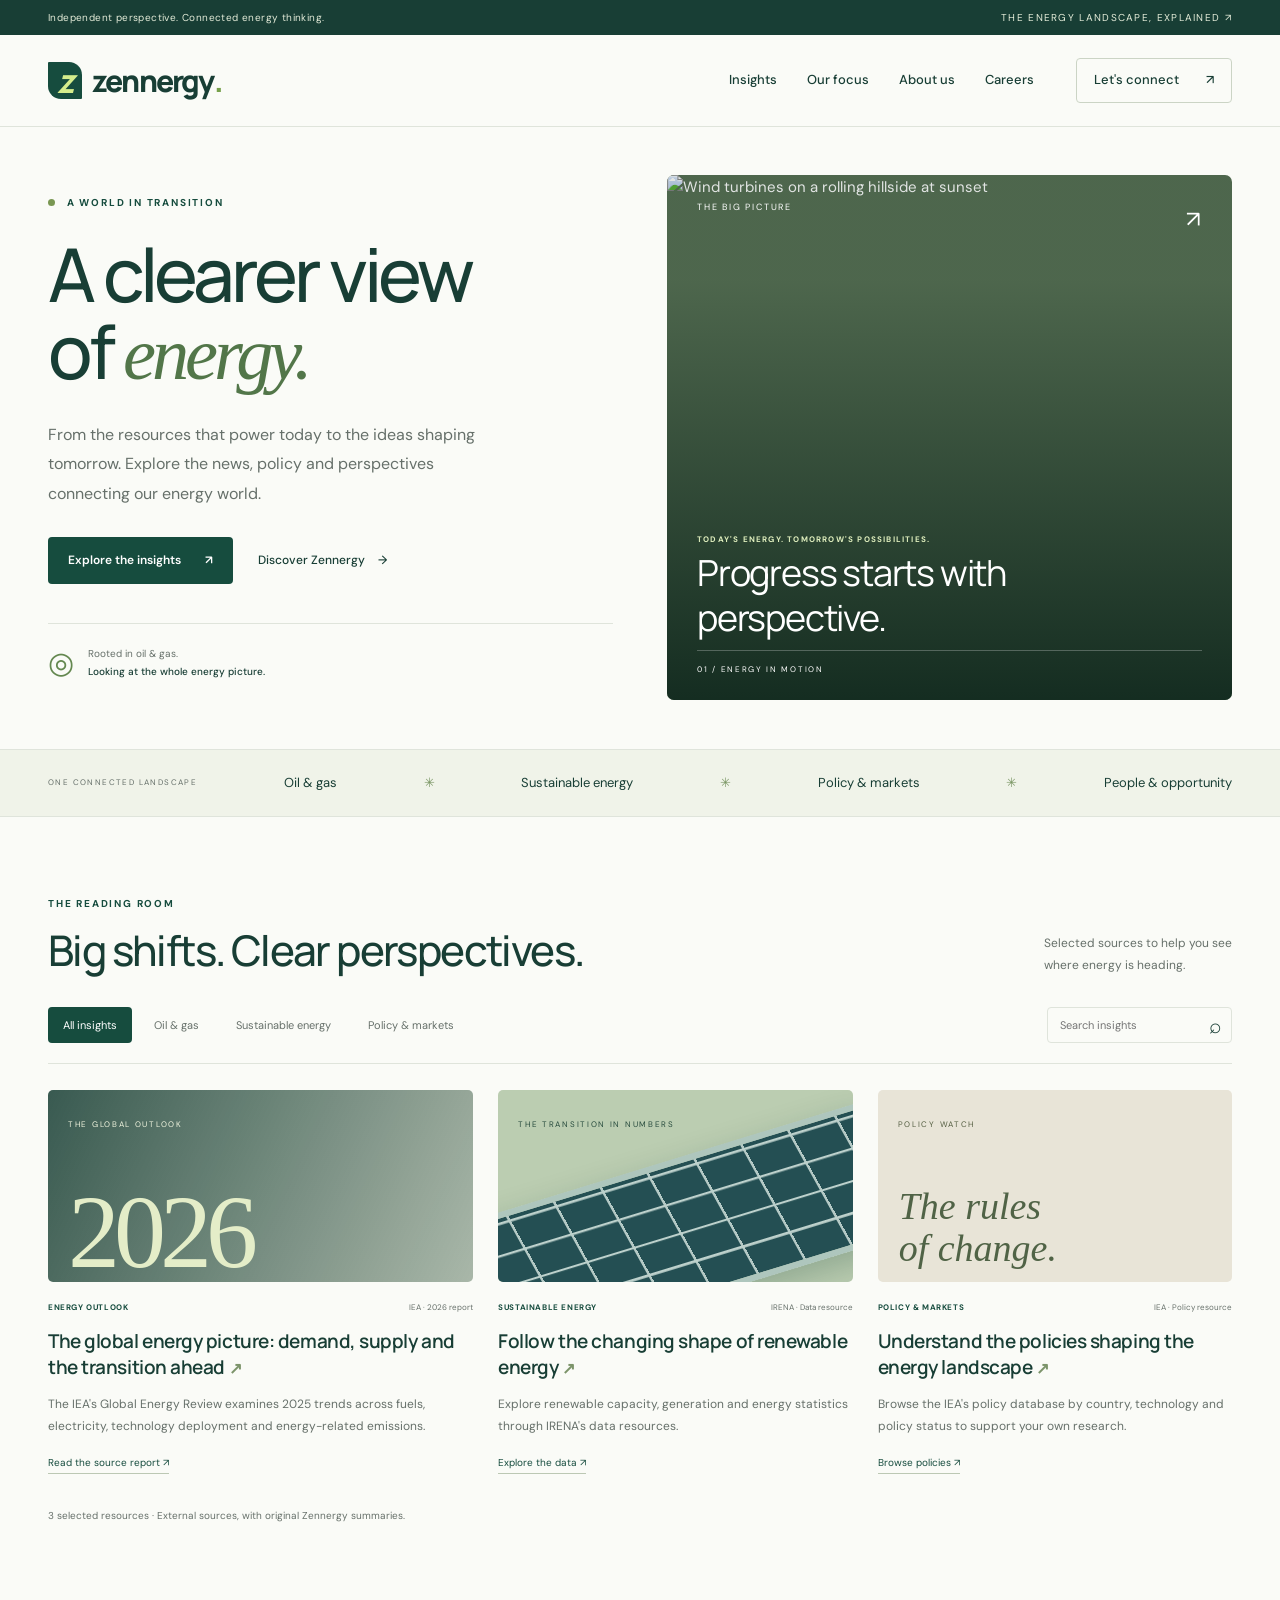
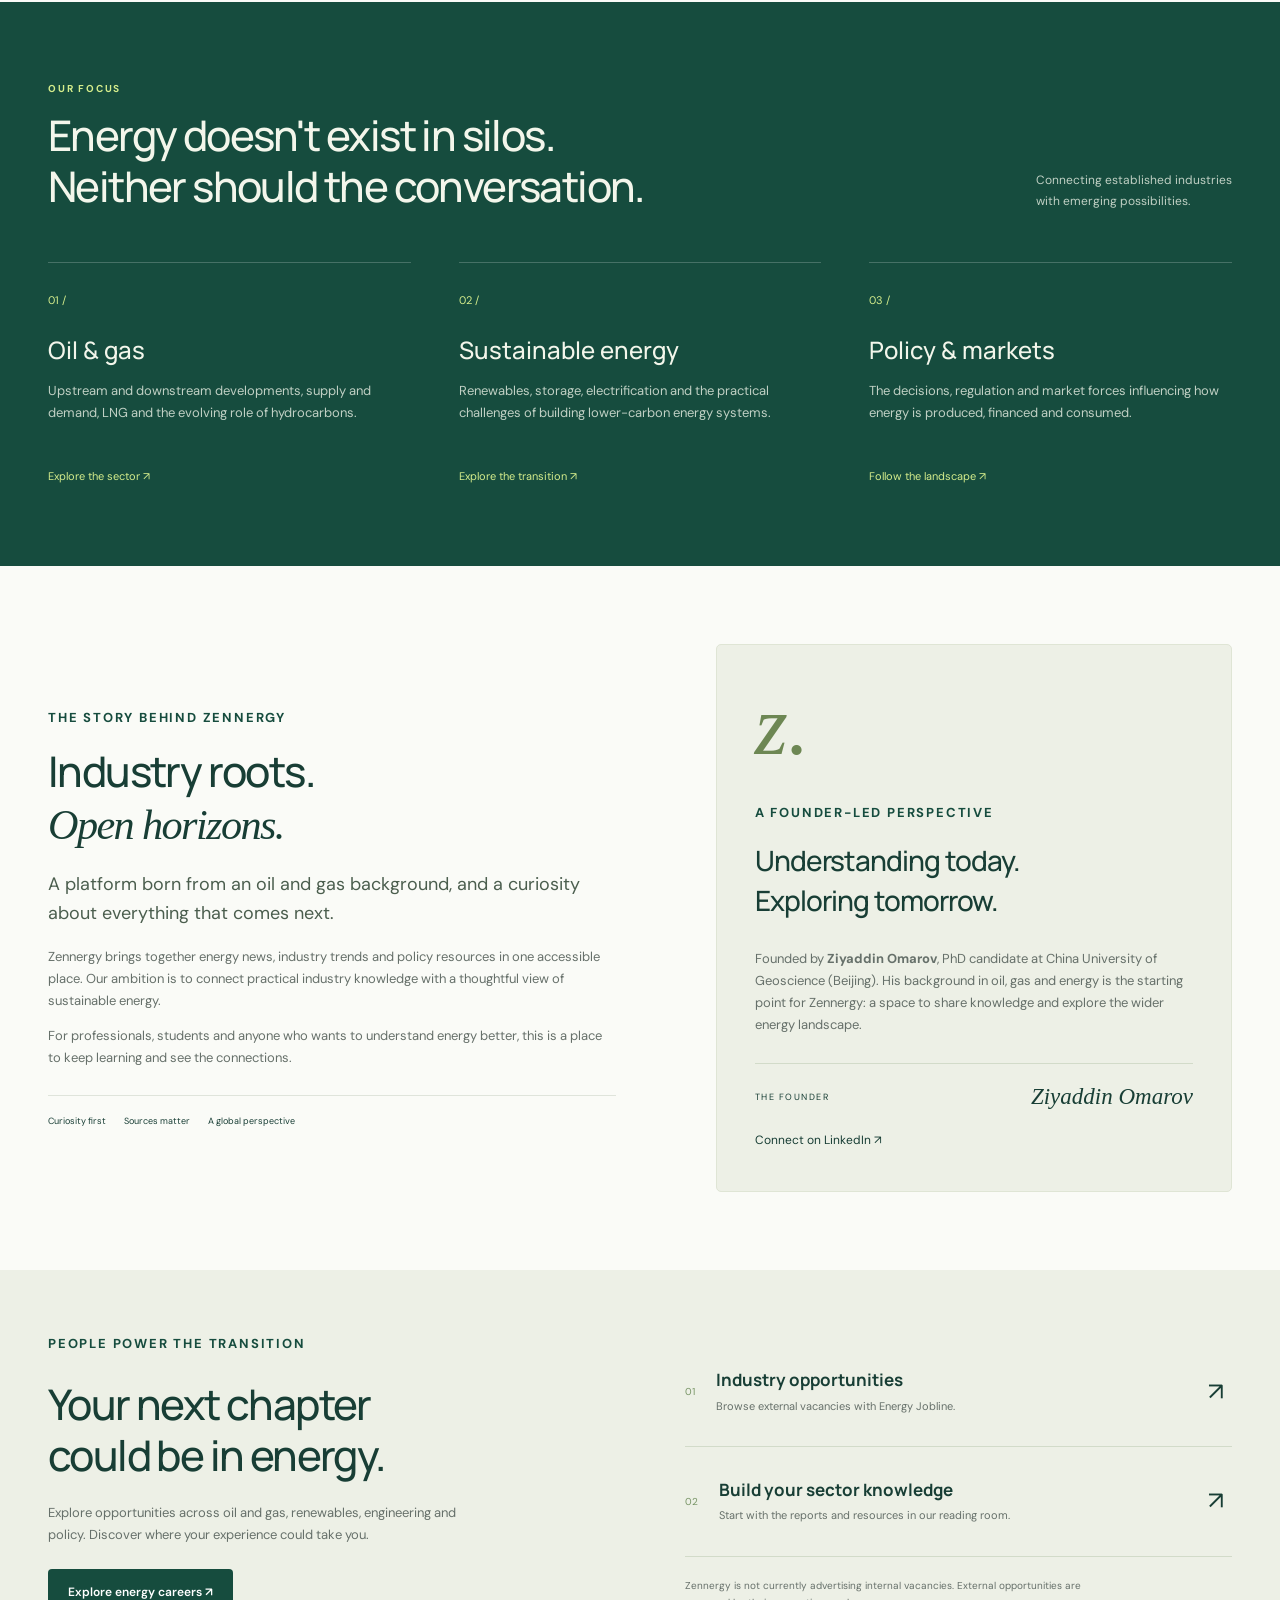
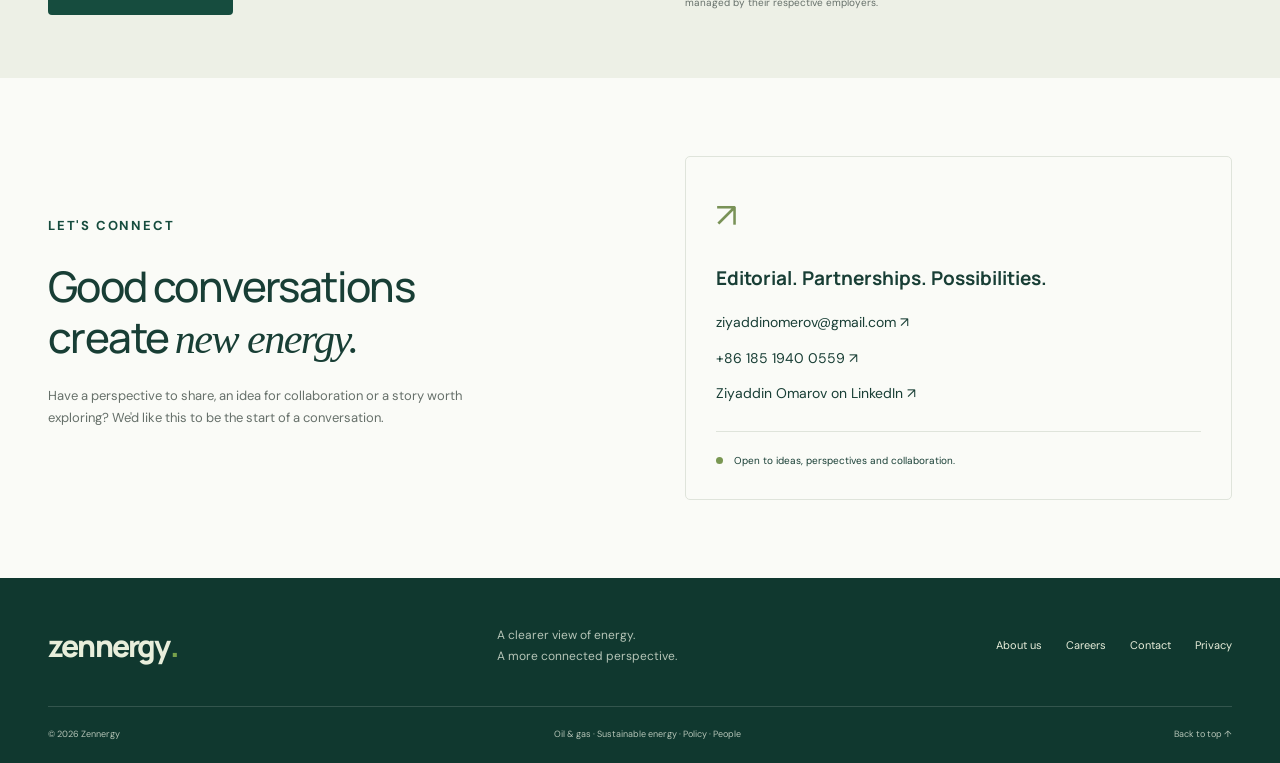
==== index.html @ 30dd85b8 "Build Zennergy energy publication and founder website" ====
﻿<!DOCTYPE html>
<html lang="en">
<head>
<meta charset="UTF-8"><meta name="viewport" content="width=device-width, initial-scale=1">
<meta name="description" content="Zennergy connects an oil and gas perspective with the future of energy. Explore industry news, policy, sustainable energy and career resources.">
<meta name="theme-color" content="#123f36"><meta property="og:title" content="Zennergy | A clearer view of energy"><meta property="og:description" content="Oil & gas. Sustainable energy. Policy. Perspectives that connect the whole energy picture."><meta property="og:type" content="website"><meta name="twitter:card" content="summary"><meta name="twitter:title" content="Zennergy | A clearer view of energy"><meta name="twitter:description" content="Perspectives that connect the whole energy picture.">
<title>Zennergy | A clearer view of energy</title>
<link rel="preconnect" href="https://fonts.googleapis.com"><link rel="preconnect" href="https://fonts.gstatic.com" crossorigin><link href="https://fonts.googleapis.com/css2?family=DM+Sans:wght@400;500;600;700&family=Manrope:wght@400;500;600;700;800&display=swap" rel="stylesheet"><link rel="stylesheet" href="styles.css">
</head>
<body>
<a class="skip-link" href="#main">Skip to content</a>
<div class="topline"><div class="container"><span>Independent perspective. Connected energy thinking.</span><span>THE ENERGY LANDSCAPE, EXPLAINED <span aria-hidden="true">↗</span></span></div></div>
<header><div class="container navigation"><a class="brand" href="#" aria-label="Zennergy home"><span class="brand-symbol" aria-hidden="true">z</span>zennergy<span class="brand-period">.</span></a><button class="menu-toggle" aria-controls="main-nav" aria-expanded="false">Menu <span aria-hidden="true">☰</span></button><nav id="main-nav" aria-label="Main navigation"><a href="#insights">Insights</a><a href="#focus">Our focus</a><a href="#about">About us</a><a href="#careers">Careers</a><a class="nav-contact" href="#contact">Let's connect <span aria-hidden="true">↗</span></a></nav></div></header>
<main id="main">
<section class="hero container"><div class="hero-copy"><p class="eyebrow"><span class="status-dot"></span> A WORLD IN TRANSITION</p><h1>A clearer view<br>of <em>energy.</em></h1><p class="hero-description">From the resources that power today to the ideas shaping tomorrow. Explore the news, policy and perspectives connecting our energy world.</p><div class="actions"><a class="button" href="#insights">Explore the insights <span aria-hidden="true">↗</span></a><a class="subtle-link" href="#about">Discover Zennergy <span aria-hidden="true">→</span></a></div><div class="hero-footnote"><span class="small-orbit" aria-hidden="true">◎</span><span>Rooted in oil &amp; gas.<br><strong>Looking at the whole energy picture.</strong></span></div></div><div class="hero-image"><img src="https://images.unsplash.com/photo-1694551073674-f8809f1685f4?auto=format&fit=crop&w=1400&q=85" alt="Wind turbines on a rolling hillside at sunset" fetchpriority="high"><div class="image-top"><span>THE BIG PICTURE</span><span aria-hidden="true">↗</span></div><div class="image-caption"><span class="eyebrow">TODAY'S ENERGY. TOMORROW'S POSSIBILITIES.</span><p>Progress starts with<br>perspective.</p></div><span class="image-count">01 / ENERGY IN MOTION</span></div></section>
<div class="coverage-strip"><div class="container"><span>ONE CONNECTED LANDSCAPE</span><a href="#focus">Oil &amp; gas</a><i aria-hidden="true">✳</i><a href="#focus">Sustainable energy</a><i aria-hidden="true">✳</i><a href="#focus">Policy &amp; markets</a><i aria-hidden="true">✳</i><a href="#careers">People &amp; opportunity</a></div></div>
<section class="section container" id="insights"><div class="section-head"><div><p class="eyebrow">THE READING ROOM</p><h2>Big shifts. Clear perspectives.</h2></div><p>Selected sources to help you see<br>where energy is heading.</p></div><div class="insight-toolbar"><div class="filters" role="group" aria-label="Filter insights by topic"><button class="active" data-filter="all" aria-pressed="true">All insights</button><button data-filter="oil" aria-pressed="false">Oil &amp; gas</button><button data-filter="clean" aria-pressed="false">Sustainable energy</button><button data-filter="policy" aria-pressed="false">Policy &amp; markets</button></div><label class="search"><span class="sr-only">Search insights</span><input id="search" type="search" placeholder="Search insights"><span aria-hidden="true">⌕</span></label></div>
<div class="articles">
<article class="article featured" data-category="oil clean"><div class="article-art art-landscape"><span class="art-label">THE GLOBAL OUTLOOK</span><span class="art-year">2026</span></div><div class="article-content"><p class="article-meta">ENERGY OUTLOOK <span>IEA · 2026 report</span></p><h3><a href="https://www.iea.org/reports/global-energy-review-2026" target="_blank" rel="noopener noreferrer">The global energy picture: demand, supply and the transition ahead <span aria-hidden="true">↗</span></a></h3><p>The IEA's Global Energy Review examines 2025 trends across fuels, electricity, technology deployment and energy-related emissions.</p><span class="source-label">Read the source report ↗</span></div></article>
<article class="article" data-category="clean"><div class="article-art art-renewables"><span class="art-label">THE TRANSITION IN NUMBERS</span><div class="solar-grid" aria-hidden="true"></div></div><div class="article-content"><p class="article-meta">SUSTAINABLE ENERGY <span>IRENA · Data resource</span></p><h3><a href="https://www.irena.org/data" target="_blank" rel="noopener noreferrer">Follow the changing shape of renewable energy <span aria-hidden="true">↗</span></a></h3><p>Explore renewable capacity, generation and energy statistics through IRENA's data resources.</p><span class="source-label">Explore the data ↗</span></div></article>
<article class="article" data-category="policy"><div class="article-art art-policy"><span class="art-label">POLICY WATCH</span><span class="policy-type" aria-hidden="true">The rules<br>of change.</span></div><div class="article-content"><p class="article-meta">POLICY &amp; MARKETS <span>IEA · Policy resource</span></p><h3><a href="https://www.iea.org/policies" target="_blank" rel="noopener noreferrer">Understand the policies shaping the energy landscape <span aria-hidden="true">↗</span></a></h3><p>Browse the IEA's policy database by country, technology and policy status to support your own research.</p><span class="source-label">Browse policies ↗</span></div></article>
</div><p id="no-results" hidden>No insights match your search. Try another term or select All insights.</p><p class="reading-note" id="results-status" role="status">3 selected resources · External sources, with original Zennergy summaries.</p></section>
<section class="focus-section" id="focus"><div class="container section"><div class="section-head"><div><p class="eyebrow">OUR FOCUS</p><h2>Energy doesn't exist in silos.<br>Neither should the conversation.</h2></div><p>Connecting established industries<br>with emerging possibilities.</p></div><div class="focus-grid"><div><span class="focus-number">01 /</span><h3>Oil &amp; gas</h3><p>Upstream and downstream developments, supply and demand, LNG and the evolving role of hydrocarbons.</p><a href="#insights" data-topic="oil">Explore the sector ↗</a></div><div><span class="focus-number">02 /</span><h3>Sustainable energy</h3><p>Renewables, storage, electrification and the practical challenges of building lower-carbon energy systems.</p><a href="#insights" data-topic="clean">Explore the transition ↗</a></div><div><span class="focus-number">03 /</span><h3>Policy &amp; markets</h3><p>The decisions, regulation and market forces influencing how energy is produced, financed and consumed.</p><a href="#insights" data-topic="policy">Follow the landscape ↗</a></div></div></div></section>
<section class="section container about-grid" id="about"><div><p class="eyebrow">THE STORY BEHIND ZENNERGY</p><h2>Industry roots.<br><em>Open horizons.</em></h2><p class="about-intro">A platform born from an oil and gas background, and a curiosity about everything that comes next.</p><p>Zennergy brings together energy news, industry trends and policy resources in one accessible place. Our ambition is to connect practical industry knowledge with a thoughtful view of sustainable energy.</p><p>For professionals, students and anyone who wants to understand energy better, this is a place to keep learning and see the connections.</p><div class="principles"><span>Curiosity first</span><span>Sources matter</span><span>A global perspective</span></div></div><aside class="founder-card"><span class="founder-mark" aria-hidden="true">z.</span><p class="eyebrow">A FOUNDER-LED PERSPECTIVE</p><h3>Understanding today.<br>Exploring tomorrow.</h3><p>Founded by <strong>Ziyaddin Omarov</strong>, PhD candidate at China University of Geoscience (Beijing). His background in oil, gas and energy is the starting point for Zennergy: a space to share knowledge and explore the wider energy landscape.</p><div class="founder-signature"><span>THE FOUNDER</span><strong>Ziyaddin Omarov</strong></div><a class="founder-link" href="https://www.linkedin.com/in/ziyaddin-omarov/?locale=en" target="_blank" rel="noopener noreferrer">Connect on LinkedIn ↗</a></aside></section>
<section class="career-section" id="careers"><div class="container career-grid"><div><p class="eyebrow">PEOPLE POWER THE TRANSITION</p><h2>Your next chapter<br>could be in energy.</h2><p>Explore opportunities across oil and gas, renewables, engineering and policy. Discover where your experience could take you.</p><a class="button" href="https://www.energyjobline.com/" target="_blank" rel="noopener noreferrer">Explore energy careers ↗</a></div><div class="career-resources"><div><span>01</span><div><h3>Industry opportunities</h3><p>Browse external vacancies with Energy Jobline.</p></div><a href="https://www.energyjobline.com/" target="_blank" rel="noopener noreferrer" aria-label="Browse careers on Energy Jobline">↗</a></div><div><span>02</span><div><h3>Build your sector knowledge</h3><p>Start with the reports and resources in our reading room.</p></div><a href="#insights" aria-label="Explore energy learning resources">↗</a></div><p class="career-note">Zennergy is not currently advertising internal vacancies. External opportunities are managed by their respective employers.</p></div></div></section>
<section class="section container contact-grid" id="contact"><div><p class="eyebrow">LET'S CONNECT</p><h2>Good conversations<br>create <em>new energy.</em></h2><p>Have a perspective to share, an idea for collaboration or a story worth exploring? We'd like this to be the start of a conversation.</p></div><div class="contact-panel"><span class="contact-arrow" aria-hidden="true">↗</span><h3>Editorial. Partnerships. Possibilities.</h3><address class="contact-details"><a href="mailto:ziyaddinomerov@gmail.com">ziyaddinomerov@gmail.com ↗</a><a href="tel:+8618519400559">+86 185 1940 0559 ↗</a><a href="https://www.linkedin.com/in/ziyaddin-omarov/?locale=en" target="_blank" rel="noopener noreferrer">Ziyaddin Omarov on LinkedIn ↗</a></address><div class="launch-note"><span class="status-dot"></span> Open to ideas, perspectives and collaboration.</div></div></section>
</main><footer><div class="container"><div class="footer-top"><a class="brand" href="#">zennergy<span class="brand-period">.</span></a><p>A clearer view of energy.<br>A more connected perspective.</p><div><a href="#about">About us</a><a href="#careers">Careers</a><a href="#contact">Contact</a><button class="privacy-button" id="privacy-open">Privacy</button></div></div><div class="footer-bottom"><span>© <span id="year">2026</span> Zennergy</span><span>Oil &amp; gas · Sustainable energy · Policy · People</span><a href="#">Back to top ↑</a></div></div></footer>
<dialog id="privacy-dialog"><button id="privacy-close" aria-label="Close privacy information">×</button><p class="eyebrow">YOUR PRIVACY</p><h2>A simple, open website.</h2><p>This version of Zennergy has no accounts, advertising trackers or contact-data collection. Search and topic filtering run in your browser.</p><p>Fonts and photography load from Google Fonts and Unsplash, which receive standard connection information. Hosting services may process request logs. External reading and career links follow their providers' privacy policies.</p></dialog>
<script src="script.js"></script>
</body></html>
---- styles.css ----
﻿:root{--ink:#183e35;--muted:#66706a;--green:#164c3e;--lime:#d5ed8c;--paper:#fafbf7;--line:#dfe4db}*{box-sizing:border-box}html{scroll-behavior:smooth;scroll-padding-top:105px}body{margin:0;background:var(--paper);color:var(--ink);font-family:'DM Sans',sans-serif;font-size:15px;line-height:1.7}a{color:inherit;text-decoration:none}button,input{font:inherit}button,a,input{ -webkit-tap-highlight-color:transparent}button{cursor:pointer}a:focus-visible,button:focus-visible,input:focus-visible{outline:3px solid #8aac3c;outline-offset:5px}a:hover{text-decoration:underline;text-underline-offset:5px}button{color:inherit}h1,h2,h3,p{margin-top:0}h1,h2,h3,.brand{font-family:Manrope,sans-serif}h2{font-size:clamp(28px,3.3vw,44px);line-height:1.22;font-weight:500;letter-spacing:-1.6px;margin-bottom:20px}h3{line-height:1.4}em{font-family:Georgia,serif;font-weight:400}p{color:var(--muted)}.container{width:min(1240px,calc(100% - 96px));margin:auto}.topline{background:var(--ink);color:#e4ecd9;font-size:10px;letter-spacing:.4px;padding:9px 0}.topline .container{display:flex;justify-content:space-between}.topline span:last-child{letter-spacing:1.3px}header{position:sticky;top:0;z-index:10;background:rgba(250,251,247,.96);border-bottom:1px solid var(--line)}.navigation{height:91px;display:flex;align-items:center;justify-content:space-between}.brand{font-size:30px;font-weight:800;letter-spacing:-1.8px;display:inline-flex;align-items:center}.brand:hover{text-decoration:none}.brand-period{color:#77a14b}.brand-symbol{background:var(--green);color:var(--lime);font-style:italic;display:grid;place-items:center;width:34px;height:37px;font-size:33px;line-height:1;margin-right:10px;border-radius:1px 13px 1px 13px}nav{display:flex;align-items:center;gap:30px;font-size:13px;font-weight:500}.nav-contact{padding:10px 17px;border:1px solid #cbd4c5;border-radius:4px;margin-left:12px}.nav-contact span{margin-left:24px}.menu-toggle{display:none}.hero{display:grid;grid-template-columns:1fr 1fr;gap:54px;padding-top:48px;padding-bottom:49px;align-items:center}.eyebrow{font-size:10px;letter-spacing:1.8px;font-weight:700;color:var(--green);margin-bottom:24px}.status-dot{display:inline-block;width:7px;height:7px;border-radius:50%;background:#799752;margin-right:8px}.hero h1{font-size:clamp(50px,5.8vw,82px);line-height:1.04;letter-spacing:-4px;font-weight:500;margin-bottom:26px}.hero h1 em{color:#527649}.hero-description{max-width:460px;font-size:16px;line-height:1.85}.actions{display:flex;align-items:center;gap:25px;margin:29px 0 39px}.button{display:inline-flex;align-items:center;justify-content:center;gap:24px;padding:13px 20px;background:var(--green);color:#fff;border-radius:4px;font-size:12px;font-weight:600}.button:hover{background:#28604e;text-decoration:none}.subtle-link{font-size:12px;font-weight:500}.subtle-link span{margin-left:10px}.hero-footnote{border-top:1px solid var(--line);padding-top:21px;display:flex;gap:14px;font-size:10px;color:var(--muted);line-height:1.8}.hero-footnote strong{font-weight:500;color:var(--ink)}.small-orbit{font-size:30px;line-height:1.2;color:#648850}.hero-image{position:relative;height:525px;border-radius:7px;overflow:hidden;background:#577054;color:white}.hero-image:after{content:'';position:absolute;inset:0;background:linear-gradient(180deg,rgba(9,33,24,.12) 20%,rgba(9,33,24,.85))}.hero-image img{width:100%;height:100%;object-fit:cover;object-position:48%;display:block}.image-top,.image-caption,.image-count{position:absolute;z-index:1;left:30px;right:30px}.image-top{top:25px;display:flex;justify-content:space-between;font-size:9px;letter-spacing:1.8px}.image-top span:last-child{font-size:23px}.image-caption{bottom:60px}.image-caption .eyebrow{color:#e0efbe;font-size:8px;letter-spacing:1.2px;margin-bottom:15px}.image-caption p{font-family:Manrope,sans-serif;font-size:36px;letter-spacing:-1.2px;line-height:1.25;color:white;margin:0}.image-count{bottom:23px;font-size:8px;letter-spacing:1.7px;border-top:1px solid #ffffff40;padding-top:12px}.coverage-strip{border-block:1px solid var(--line);background:#f0f3e9}.coverage-strip .container{display:flex;align-items:center;justify-content:space-between;gap:18px;padding-block:22px;font-size:13px}.coverage-strip span{font-size:8px;letter-spacing:1.4px;color:var(--muted)}.coverage-strip i{color:#7a9664;font-style:normal}.section{padding-top:78px;padding-bottom:78px}.section-head{display:flex;justify-content:space-between;gap:32px;align-items:end;margin-bottom:30px}.section-head .eyebrow{margin-bottom:13px}.section-head h2{margin:0}.section-head>p{font-size:12px;line-height:1.8;margin:0}.insight-toolbar{display:flex;justify-content:space-between;align-items:center;gap:15px;margin-bottom:26px;padding-bottom:20px;border-bottom:1px solid var(--line)}.filters{display:flex;flex-wrap:wrap;gap:7px}.filters button{border:1px solid transparent;background:transparent;padding:8px 14px;border-radius:4px;font-size:11px;color:var(--muted)}.filters button.active{background:var(--green);color:white}.filters button:hover:not(.active){background:#e8eeda}.search{position:relative}.search input{width:185px;padding:8px 28px 8px 12px;border:1px solid var(--line);border-radius:4px;background:transparent;font-size:11px;color:var(--ink)}.search>span:last-child{position:absolute;right:10px;top:2px;font-size:21px}.articles{display:grid;grid-template-columns:1.2fr 1fr 1fr;gap:25px}.article{min-width:0}.article-art{height:192px;border-radius:5px;position:relative;overflow:hidden;padding:20px}.art-landscape{background:linear-gradient(115deg,#173e33d9,#42604470),url('https://images.unsplash.com/photo-1694551073674-f8809f1685f4?auto=format&fit=crop&w=700&q=75') center/cover}.art-label{position:relative;z-index:1;font-size:8px;letter-spacing:1.7px;color:#f1f5df}.art-year{position:absolute;bottom:-12px;left:20px;font-size:104px;line-height:1.2;font-family:Georgia,serif;color:#e4edc8;letter-spacing:-6px}.art-renewables{background:#bbcdb1}.art-renewables .art-label{color:#274b3d}.solar-grid{position:absolute;width:120%;height:140px;bottom:-15px;left:-20px;transform:rotate(-17deg) skewX(12deg);background:repeating-linear-gradient(0deg,transparent 0 28px,#bdd1cc 29px 31px),repeating-linear-gradient(90deg,#244f53 0 46px,#b4c9c5 47px 49px);border:6px solid #aec6bd;box-shadow:0 12px 30px #19453940}.art-policy{background:#e8e4d7}.art-policy .art-label{color:#555f42}.policy-type{position:absolute;bottom:13px;left:21px;font:italic 38px/1.1 Georgia,serif;color:#506346}.article-content{padding:19px 0}.article-meta{display:flex;justify-content:space-between;gap:10px;font-size:8px;color:var(--green);font-weight:700;letter-spacing:.6px}.article-meta span{color:var(--muted);font-weight:400;letter-spacing:0}.article h3{font-size:19px;letter-spacing:-.45px;font-weight:600;margin:13px 0}.article h3 span{font-size:16px;color:#7c946a}.article-content>p:not(.article-meta){font-size:12px;line-height:1.8}.source-label{font-size:10px;color:var(--green);border-bottom:1px solid #bcc8b4;padding-bottom:4px}.reading-note{font-size:10px;margin:13px 0 0}.focus-section{background:var(--green);color:#f3f6eb}.focus-section .eyebrow{color:var(--lime)}.focus-section p{color:#c0d0c4}.focus-grid{display:grid;grid-template-columns:repeat(3,1fr);gap:48px;margin-top:49px}.focus-grid>div{border-top:1px solid #ffffff35;padding-top:24px}.focus-number{color:var(--lime);font-size:11px}.focus-grid h3{font-size:24px;font-weight:500;margin:21px 0 13px}.focus-grid p{font-size:13px;min-height:70px}.focus-grid a{font-size:11px;color:var(--lime)}.about-grid{display:grid;grid-template-columns:1.1fr 1fr;gap:100px;align-items:center}.about-grid .eyebrow{margin-bottom:17px}.about-grid p{font-size:13px}.about-grid .about-intro{font-size:18px;line-height:1.6;color:#4b5e4e}.principles{display:flex;gap:18px;border-top:1px solid var(--line);padding-top:18px;margin-top:25px;font-size:9px}.founder-card{background:#edf0e6;padding:38px;border:1px solid #dfe5d5;border-radius:5px}.founder-mark{font:italic 85px/1 Georgia,serif;color:#6d8753;display:block;margin-bottom:34px}.founder-card h3{font-size:28px;letter-spacing:-1px;font-weight:500}.founder-signature{border-top:1px solid #d2dbc9;padding-top:20px;margin-top:27px;display:flex;justify-content:space-between;align-items:center}.founder-signature span{font-size:9px;letter-spacing:1.5px}.founder-signature strong{font:italic 23px Georgia,serif}.career-section{background:#edf0e6;padding:63px 0}.career-grid{display:grid;grid-template-columns:1fr 1fr;gap:90px;align-items:center}.career-grid p{font-size:13px;max-width:420px}.career-grid .button{margin-top:10px}.career-resources>div{display:flex;align-items:center;gap:21px;padding:25px 0;border-bottom:1px solid #d2dbc9}.career-resources>div>span{font-size:10px;color:#779465}.career-resources h3{font-size:17px;margin:0 0 5px}.career-resources p{font-size:11px;margin:0}.career-resources>div>a{font-size:25px;margin-left:auto;padding:8px}.career-resources .career-note{font-size:10px;margin-top:20px}.contact-grid{display:grid;grid-template-columns:1fr 1fr;gap:90px;align-items:center}.contact-grid>div>p{font-size:13px;max-width:425px}.contact-panel{border:1px solid var(--line);border-radius:5px;padding:30px}.contact-arrow{font-size:34px;display:block;color:#799257;margin-bottom:20px}.contact-panel h3{font-size:19px}.launch-note{border-top:1px solid var(--line);margin-top:25px;padding-top:20px;font-size:10px}footer{background:#10382f;color:#e8eedb;padding:42px 0 20px}.footer-top{display:flex;justify-content:space-between;gap:30px;align-items:center;padding-bottom:35px}.footer-top p{font-size:12px;color:#b5c4b7;margin:0}.footer-top>div{display:flex;gap:24px;font-size:11px}.footer-bottom{border-top:1px solid #ffffff25;padding-top:20px;display:flex;justify-content:space-between;gap:15px;color:#b5c4b7;font-size:9px}.privacy-button{border:0;background:none;color:inherit;padding:0;font-size:11px}.privacy-button:hover{text-decoration:underline}.sr-only,.skip-link:not(:focus){position:absolute;width:1px;height:1px;overflow:hidden;clip-path:inset(50%)}.skip-link:focus{position:fixed;z-index:100;background:white;padding:12px}dialog{border:1px solid var(--line);border-radius:8px;padding:38px;max-width:550px;width:calc(100% - 40px);color:var(--ink);background:var(--paper)}dialog::backdrop{background:#102c26aa}dialog h2{font-size:29px}dialog p{font-size:13px}#privacy-close{float:right;border:0;background:none;font-size:26px}[hidden]{display:none!important}#no-results{padding:35px;background:#edf0e6;text-align:center;border-radius:5px}
@media(min-width:1500px){.hero{padding-top:65px;padding-bottom:65px}.hero-image{height:555px}}@media(max-width:1050px){.container{width:calc(100% - 48px)}nav{gap:18px}.hero{gap:30px}.hero h1{font-size:64px}.hero-image{height:485px}.actions{gap:15px;flex-wrap:wrap}.coverage-strip .container{gap:10px;font-size:11px}.coverage-strip span{max-width:110px}.articles{gap:18px}.article-meta{flex-direction:column;gap:3px}.about-grid,.career-grid,.contact-grid{gap:45px}.focus-grid{gap:30px}.footer-top>div{gap:15px}}@media(max-width:760px){html{scroll-padding-top:85px}.container{width:calc(100% - 36px)}.topline .container>span:last-child{display:none}.navigation{height:74px}.brand{font-size:27px}.menu-toggle{display:block;border:1px solid var(--line);background:transparent;border-radius:3px;padding:6px 12px;font-size:12px}.menu-toggle span{margin-left:10px}nav{display:none;position:absolute;top:74px;left:0;right:0;background:var(--paper);padding:20px;border-bottom:1px solid var(--line);flex-direction:column;align-items:stretch;gap:0}nav.open{display:flex}nav a{padding:12px}.nav-contact{margin:10px 0 0}.hero{grid-template-columns:1fr;padding-top:35px;gap:30px}.hero h1{font-size:64px}.hero-description{font-size:15px}.hero-footnote{display:none}.actions{margin-bottom:0}.hero-image{height:390px}.hero-copy .eyebrow{margin-bottom:20px}.coverage-strip .container{flex-wrap:wrap;justify-content:center;gap:12px 18px}.coverage-strip span{display:none}.coverage-strip i:last-of-type{display:none}.section{padding-block:52px}.section-head{display:block}.section-head>p{margin-top:16px}.section-head>p br{display:none}.insight-toolbar{align-items:stretch;flex-direction:column}.filters{gap:3px}.filters button{padding:8px 10px;font-size:10px}.search input{width:100%}.articles{grid-template-columns:1fr;gap:20px}.article-art{height:225px}.article-meta{flex-direction:row}.article h3{font-size:22px}.article-content>p:not(.article-meta){font-size:14px}.focus-grid{grid-template-columns:1fr;gap:30px}.focus-grid p{min-height:0}.focus-grid h3{margin-top:13px}.about-grid,.career-grid,.contact-grid{grid-template-columns:1fr;gap:30px}.founder-card{padding:30px}.founder-mark{margin-bottom:22px}.principles{flex-wrap:wrap}.career-section{padding-block:50px}.footer-top{flex-wrap:wrap;align-items:start}.footer-top>div{width:100%;justify-content:space-between}.footer-bottom{flex-wrap:wrap}.footer-bottom>span:nth-child(2){display:none}}@media(prefers-reduced-motion:reduce){html{scroll-behavior:auto}}
.contact-details{font-style:normal;display:grid;gap:12px;font-size:14px;overflow-wrap:anywhere}.founder-link{display:inline-block;font-size:12px;margin-top:20px}.founder-signature{gap:15px;flex-wrap:wrap}
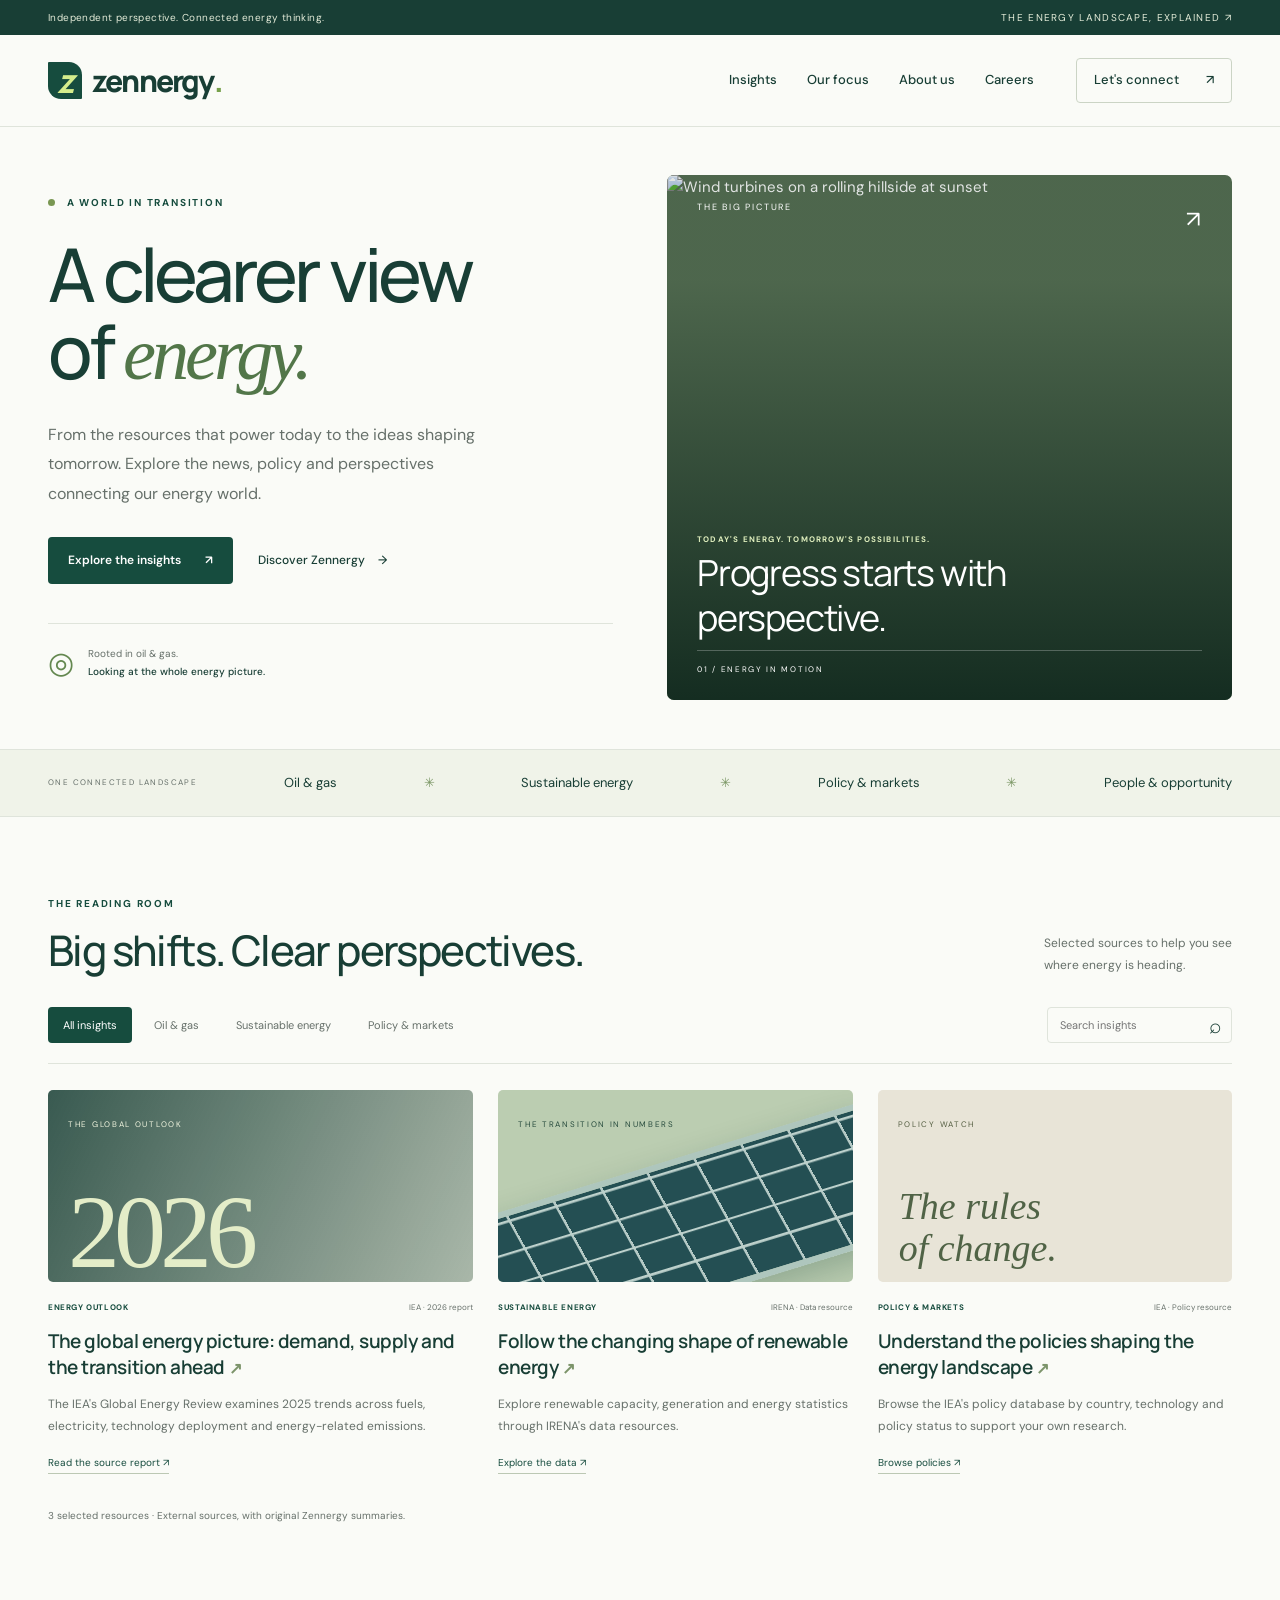
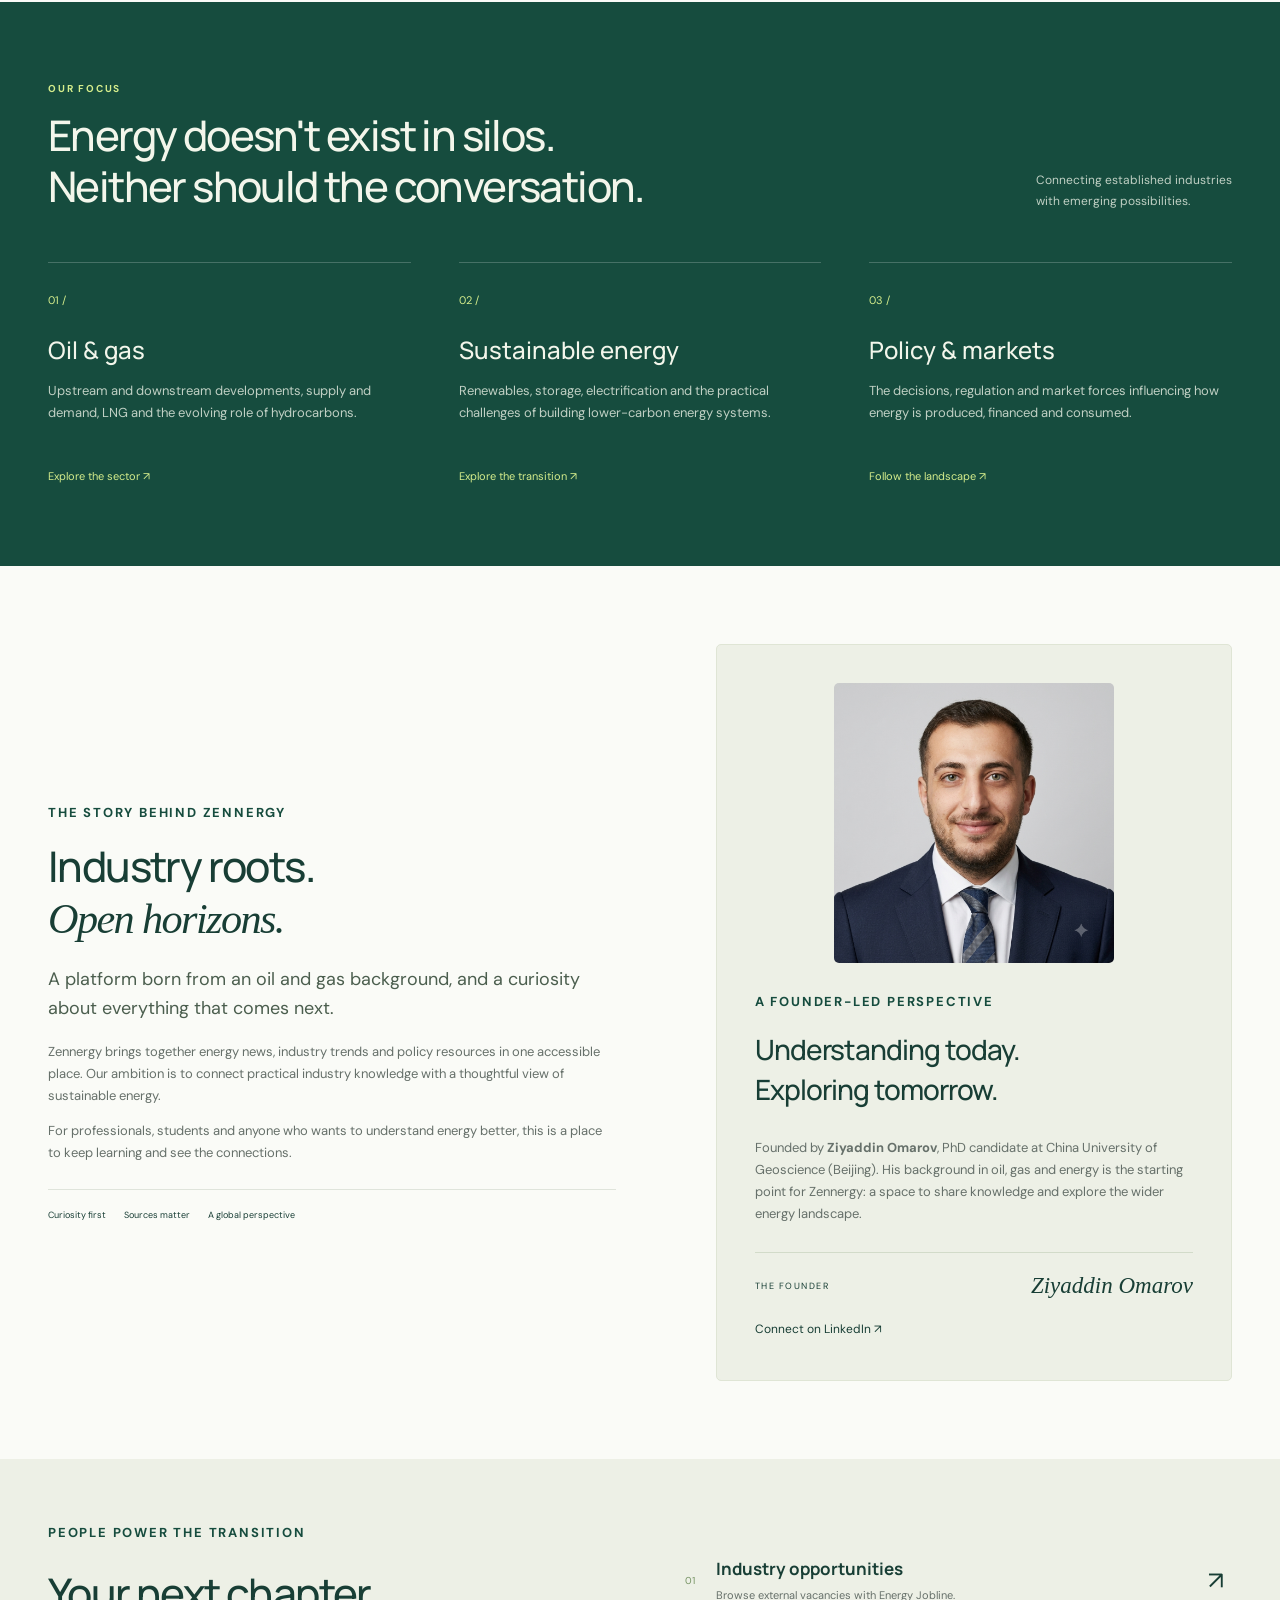
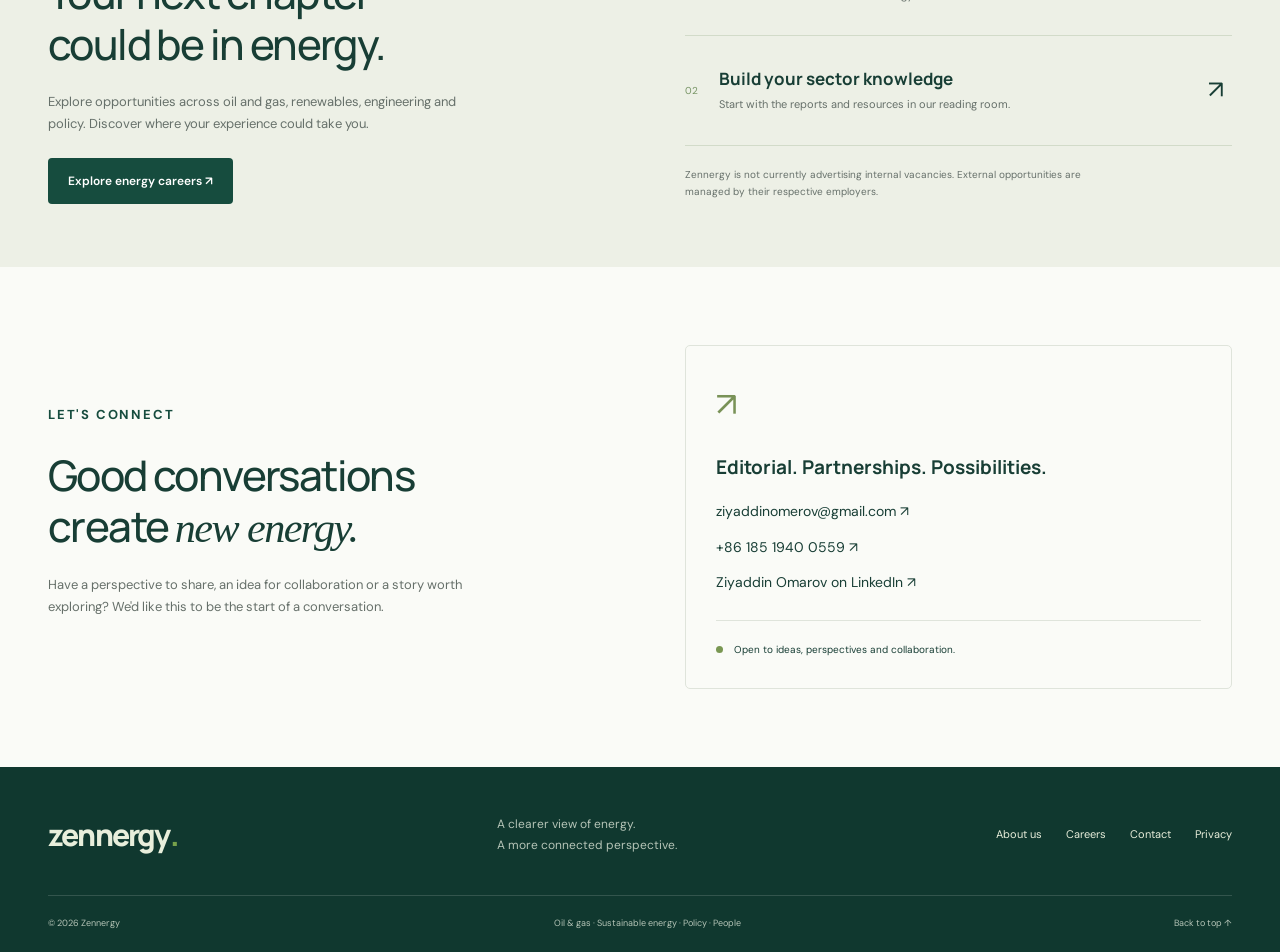
==== commit 77b0e6ef: "Add Ziyaddin Omarov portrait to founder section" ====
--- a/index.html
+++ b/index.html
@@ -21,7 +21,7 @@
 <article class="article" data-category="policy"><div class="article-art art-policy"><span class="art-label">POLICY WATCH</span><span class="policy-type" aria-hidden="true">The rules<br>of change.</span></div><div class="article-content"><p class="article-meta">POLICY &amp; MARKETS <span>IEA · Policy resource</span></p><h3><a href="https://www.iea.org/policies" target="_blank" rel="noopener noreferrer">Understand the policies shaping the energy landscape <span aria-hidden="true">↗</span></a></h3><p>Browse the IEA's policy database by country, technology and policy status to support your own research.</p><span class="source-label">Browse policies ↗</span></div></article>
 </div><p id="no-results" hidden>No insights match your search. Try another term or select All insights.</p><p class="reading-note" id="results-status" role="status">3 selected resources · External sources, with original Zennergy summaries.</p></section>
 <section class="focus-section" id="focus"><div class="container section"><div class="section-head"><div><p class="eyebrow">OUR FOCUS</p><h2>Energy doesn't exist in silos.<br>Neither should the conversation.</h2></div><p>Connecting established industries<br>with emerging possibilities.</p></div><div class="focus-grid"><div><span class="focus-number">01 /</span><h3>Oil &amp; gas</h3><p>Upstream and downstream developments, supply and demand, LNG and the evolving role of hydrocarbons.</p><a href="#insights" data-topic="oil">Explore the sector ↗</a></div><div><span class="focus-number">02 /</span><h3>Sustainable energy</h3><p>Renewables, storage, electrification and the practical challenges of building lower-carbon energy systems.</p><a href="#insights" data-topic="clean">Explore the transition ↗</a></div><div><span class="focus-number">03 /</span><h3>Policy &amp; markets</h3><p>The decisions, regulation and market forces influencing how energy is produced, financed and consumed.</p><a href="#insights" data-topic="policy">Follow the landscape ↗</a></div></div></div></section>
-<section class="section container about-grid" id="about"><div><p class="eyebrow">THE STORY BEHIND ZENNERGY</p><h2>Industry roots.<br><em>Open horizons.</em></h2><p class="about-intro">A platform born from an oil and gas background, and a curiosity about everything that comes next.</p><p>Zennergy brings together energy news, industry trends and policy resources in one accessible place. Our ambition is to connect practical industry knowledge with a thoughtful view of sustainable energy.</p><p>For professionals, students and anyone who wants to understand energy better, this is a place to keep learning and see the connections.</p><div class="principles"><span>Curiosity first</span><span>Sources matter</span><span>A global perspective</span></div></div><aside class="founder-card"><span class="founder-mark" aria-hidden="true">z.</span><p class="eyebrow">A FOUNDER-LED PERSPECTIVE</p><h3>Understanding today.<br>Exploring tomorrow.</h3><p>Founded by <strong>Ziyaddin Omarov</strong>, PhD candidate at China University of Geoscience (Beijing). His background in oil, gas and energy is the starting point for Zennergy: a space to share knowledge and explore the wider energy landscape.</p><div class="founder-signature"><span>THE FOUNDER</span><strong>Ziyaddin Omarov</strong></div><a class="founder-link" href="https://www.linkedin.com/in/ziyaddin-omarov/?locale=en" target="_blank" rel="noopener noreferrer">Connect on LinkedIn ↗</a></aside></section>
+<section class="section container about-grid" id="about"><div><p class="eyebrow">THE STORY BEHIND ZENNERGY</p><h2>Industry roots.<br><em>Open horizons.</em></h2><p class="about-intro">A platform born from an oil and gas background, and a curiosity about everything that comes next.</p><p>Zennergy brings together energy news, industry trends and policy resources in one accessible place. Our ambition is to connect practical industry knowledge with a thoughtful view of sustainable energy.</p><p>For professionals, students and anyone who wants to understand energy better, this is a place to keep learning and see the connections.</p><div class="principles"><span>Curiosity first</span><span>Sources matter</span><span>A global perspective</span></div></div><aside class="founder-card"><img class="founder-portrait" src="assets/ziyaddin-omarov.png" alt="Portrait of Ziyaddin Omarov, founder of Zennergy" width="1024" height="1024" loading="lazy" decoding="async"><p class="eyebrow">A FOUNDER-LED PERSPECTIVE</p><h3>Understanding today.<br>Exploring tomorrow.</h3><p>Founded by <strong>Ziyaddin Omarov</strong>, PhD candidate at China University of Geoscience (Beijing). His background in oil, gas and energy is the starting point for Zennergy: a space to share knowledge and explore the wider energy landscape.</p><div class="founder-signature"><span>THE FOUNDER</span><strong>Ziyaddin Omarov</strong></div><a class="founder-link" href="https://www.linkedin.com/in/ziyaddin-omarov/?locale=en" target="_blank" rel="noopener noreferrer">Connect on LinkedIn ↗</a></aside></section>
 <section class="career-section" id="careers"><div class="container career-grid"><div><p class="eyebrow">PEOPLE POWER THE TRANSITION</p><h2>Your next chapter<br>could be in energy.</h2><p>Explore opportunities across oil and gas, renewables, engineering and policy. Discover where your experience could take you.</p><a class="button" href="https://www.energyjobline.com/" target="_blank" rel="noopener noreferrer">Explore energy careers ↗</a></div><div class="career-resources"><div><span>01</span><div><h3>Industry opportunities</h3><p>Browse external vacancies with Energy Jobline.</p></div><a href="https://www.energyjobline.com/" target="_blank" rel="noopener noreferrer" aria-label="Browse careers on Energy Jobline">↗</a></div><div><span>02</span><div><h3>Build your sector knowledge</h3><p>Start with the reports and resources in our reading room.</p></div><a href="#insights" aria-label="Explore energy learning resources">↗</a></div><p class="career-note">Zennergy is not currently advertising internal vacancies. External opportunities are managed by their respective employers.</p></div></div></section>
 <section class="section container contact-grid" id="contact"><div><p class="eyebrow">LET'S CONNECT</p><h2>Good conversations<br>create <em>new energy.</em></h2><p>Have a perspective to share, an idea for collaboration or a story worth exploring? We'd like this to be the start of a conversation.</p></div><div class="contact-panel"><span class="contact-arrow" aria-hidden="true">↗</span><h3>Editorial. Partnerships. Possibilities.</h3><address class="contact-details"><a href="mailto:ziyaddinomerov@gmail.com">ziyaddinomerov@gmail.com ↗</a><a href="tel:+8618519400559">+86 185 1940 0559 ↗</a><a href="https://www.linkedin.com/in/ziyaddin-omarov/?locale=en" target="_blank" rel="noopener noreferrer">Ziyaddin Omarov on LinkedIn ↗</a></address><div class="launch-note"><span class="status-dot"></span> Open to ideas, perspectives and collaboration.</div></div></section>
 </main><footer><div class="container"><div class="footer-top"><a class="brand" href="#">zennergy<span class="brand-period">.</span></a><p>A clearer view of energy.<br>A more connected perspective.</p><div><a href="#about">About us</a><a href="#careers">Careers</a><a href="#contact">Contact</a><button class="privacy-button" id="privacy-open">Privacy</button></div></div><div class="footer-bottom"><span>© <span id="year">2026</span> Zennergy</span><span>Oil &amp; gas · Sustainable energy · Policy · People</span><a href="#">Back to top ↑</a></div></div></footer>
@@ -29,3 +29,4 @@
 <script src="script.js"></script>
 </body></html>
 
+
--- a/styles.css
+++ b/styles.css
@@ -1,3 +1,4 @@
 ﻿:root{--ink:#183e35;--muted:#66706a;--green:#164c3e;--lime:#d5ed8c;--paper:#fafbf7;--line:#dfe4db}*{box-sizing:border-box}html{scroll-behavior:smooth;scroll-padding-top:105px}body{margin:0;background:var(--paper);color:var(--ink);font-family:'DM Sans',sans-serif;font-size:15px;line-height:1.7}a{color:inherit;text-decoration:none}button,input{font:inherit}button,a,input{ -webkit-tap-highlight-color:transparent}button{cursor:pointer}a:focus-visible,button:focus-visible,input:focus-visible{outline:3px solid #8aac3c;outline-offset:5px}a:hover{text-decoration:underline;text-underline-offset:5px}button{color:inherit}h1,h2,h3,p{margin-top:0}h1,h2,h3,.brand{font-family:Manrope,sans-serif}h2{font-size:clamp(28px,3.3vw,44px);line-height:1.22;font-weight:500;letter-spacing:-1.6px;margin-bottom:20px}h3{line-height:1.4}em{font-family:Georgia,serif;font-weight:400}p{color:var(--muted)}.container{width:min(1240px,calc(100% - 96px));margin:auto}.topline{background:var(--ink);color:#e4ecd9;font-size:10px;letter-spacing:.4px;padding:9px 0}.topline .container{display:flex;justify-content:space-between}.topline span:last-child{letter-spacing:1.3px}header{position:sticky;top:0;z-index:10;background:rgba(250,251,247,.96);border-bottom:1px solid var(--line)}.navigation{height:91px;display:flex;align-items:center;justify-content:space-between}.brand{font-size:30px;font-weight:800;letter-spacing:-1.8px;display:inline-flex;align-items:center}.brand:hover{text-decoration:none}.brand-period{color:#77a14b}.brand-symbol{background:var(--green);color:var(--lime);font-style:italic;display:grid;place-items:center;width:34px;height:37px;font-size:33px;line-height:1;margin-right:10px;border-radius:1px 13px 1px 13px}nav{display:flex;align-items:center;gap:30px;font-size:13px;font-weight:500}.nav-contact{padding:10px 17px;border:1px solid #cbd4c5;border-radius:4px;margin-left:12px}.nav-contact span{margin-left:24px}.menu-toggle{display:none}.hero{display:grid;grid-template-columns:1fr 1fr;gap:54px;padding-top:48px;padding-bottom:49px;align-items:center}.eyebrow{font-size:10px;letter-spacing:1.8px;font-weight:700;color:var(--green);margin-bottom:24px}.status-dot{display:inline-block;width:7px;height:7px;border-radius:50%;background:#799752;margin-right:8px}.hero h1{font-size:clamp(50px,5.8vw,82px);line-height:1.04;letter-spacing:-4px;font-weight:500;margin-bottom:26px}.hero h1 em{color:#527649}.hero-description{max-width:460px;font-size:16px;line-height:1.85}.actions{display:flex;align-items:center;gap:25px;margin:29px 0 39px}.button{display:inline-flex;align-items:center;justify-content:center;gap:24px;padding:13px 20px;background:var(--green);color:#fff;border-radius:4px;font-size:12px;font-weight:600}.button:hover{background:#28604e;text-decoration:none}.subtle-link{font-size:12px;font-weight:500}.subtle-link span{margin-left:10px}.hero-footnote{border-top:1px solid var(--line);padding-top:21px;display:flex;gap:14px;font-size:10px;color:var(--muted);line-height:1.8}.hero-footnote strong{font-weight:500;color:var(--ink)}.small-orbit{font-size:30px;line-height:1.2;color:#648850}.hero-image{position:relative;height:525px;border-radius:7px;overflow:hidden;background:#577054;color:white}.hero-image:after{content:'';position:absolute;inset:0;background:linear-gradient(180deg,rgba(9,33,24,.12) 20%,rgba(9,33,24,.85))}.hero-image img{width:100%;height:100%;object-fit:cover;object-position:48%;display:block}.image-top,.image-caption,.image-count{position:absolute;z-index:1;left:30px;right:30px}.image-top{top:25px;display:flex;justify-content:space-between;font-size:9px;letter-spacing:1.8px}.image-top span:last-child{font-size:23px}.image-caption{bottom:60px}.image-caption .eyebrow{color:#e0efbe;font-size:8px;letter-spacing:1.2px;margin-bottom:15px}.image-caption p{font-family:Manrope,sans-serif;font-size:36px;letter-spacing:-1.2px;line-height:1.25;color:white;margin:0}.image-count{bottom:23px;font-size:8px;letter-spacing:1.7px;border-top:1px solid #ffffff40;padding-top:12px}.coverage-strip{border-block:1px solid var(--line);background:#f0f3e9}.coverage-strip .container{display:flex;align-items:center;justify-content:space-between;gap:18px;padding-block:22px;font-size:13px}.coverage-strip span{font-size:8px;letter-spacing:1.4px;color:var(--muted)}.coverage-strip i{color:#7a9664;font-style:normal}.section{padding-top:78px;padding-bottom:78px}.section-head{display:flex;justify-content:space-between;gap:32px;align-items:end;margin-bottom:30px}.section-head .eyebrow{margin-bottom:13px}.section-head h2{margin:0}.section-head>p{font-size:12px;line-height:1.8;margin:0}.insight-toolbar{display:flex;justify-content:space-between;align-items:center;gap:15px;margin-bottom:26px;padding-bottom:20px;border-bottom:1px solid var(--line)}.filters{display:flex;flex-wrap:wrap;gap:7px}.filters button{border:1px solid transparent;background:transparent;padding:8px 14px;border-radius:4px;font-size:11px;color:var(--muted)}.filters button.active{background:var(--green);color:white}.filters button:hover:not(.active){background:#e8eeda}.search{position:relative}.search input{width:185px;padding:8px 28px 8px 12px;border:1px solid var(--line);border-radius:4px;background:transparent;font-size:11px;color:var(--ink)}.search>span:last-child{position:absolute;right:10px;top:2px;font-size:21px}.articles{display:grid;grid-template-columns:1.2fr 1fr 1fr;gap:25px}.article{min-width:0}.article-art{height:192px;border-radius:5px;position:relative;overflow:hidden;padding:20px}.art-landscape{background:linear-gradient(115deg,#173e33d9,#42604470),url('https://images.unsplash.com/photo-1694551073674-f8809f1685f4?auto=format&fit=crop&w=700&q=75') center/cover}.art-label{position:relative;z-index:1;font-size:8px;letter-spacing:1.7px;color:#f1f5df}.art-year{position:absolute;bottom:-12px;left:20px;font-size:104px;line-height:1.2;font-family:Georgia,serif;color:#e4edc8;letter-spacing:-6px}.art-renewables{background:#bbcdb1}.art-renewables .art-label{color:#274b3d}.solar-grid{position:absolute;width:120%;height:140px;bottom:-15px;left:-20px;transform:rotate(-17deg) skewX(12deg);background:repeating-linear-gradient(0deg,transparent 0 28px,#bdd1cc 29px 31px),repeating-linear-gradient(90deg,#244f53 0 46px,#b4c9c5 47px 49px);border:6px solid #aec6bd;box-shadow:0 12px 30px #19453940}.art-policy{background:#e8e4d7}.art-policy .art-label{color:#555f42}.policy-type{position:absolute;bottom:13px;left:21px;font:italic 38px/1.1 Georgia,serif;color:#506346}.article-content{padding:19px 0}.article-meta{display:flex;justify-content:space-between;gap:10px;font-size:8px;color:var(--green);font-weight:700;letter-spacing:.6px}.article-meta span{color:var(--muted);font-weight:400;letter-spacing:0}.article h3{font-size:19px;letter-spacing:-.45px;font-weight:600;margin:13px 0}.article h3 span{font-size:16px;color:#7c946a}.article-content>p:not(.article-meta){font-size:12px;line-height:1.8}.source-label{font-size:10px;color:var(--green);border-bottom:1px solid #bcc8b4;padding-bottom:4px}.reading-note{font-size:10px;margin:13px 0 0}.focus-section{background:var(--green);color:#f3f6eb}.focus-section .eyebrow{color:var(--lime)}.focus-section p{color:#c0d0c4}.focus-grid{display:grid;grid-template-columns:repeat(3,1fr);gap:48px;margin-top:49px}.focus-grid>div{border-top:1px solid #ffffff35;padding-top:24px}.focus-number{color:var(--lime);font-size:11px}.focus-grid h3{font-size:24px;font-weight:500;margin:21px 0 13px}.focus-grid p{font-size:13px;min-height:70px}.focus-grid a{font-size:11px;color:var(--lime)}.about-grid{display:grid;grid-template-columns:1.1fr 1fr;gap:100px;align-items:center}.about-grid .eyebrow{margin-bottom:17px}.about-grid p{font-size:13px}.about-grid .about-intro{font-size:18px;line-height:1.6;color:#4b5e4e}.principles{display:flex;gap:18px;border-top:1px solid var(--line);padding-top:18px;margin-top:25px;font-size:9px}.founder-card{background:#edf0e6;padding:38px;border:1px solid #dfe5d5;border-radius:5px}.founder-mark{font:italic 85px/1 Georgia,serif;color:#6d8753;display:block;margin-bottom:34px}.founder-card h3{font-size:28px;letter-spacing:-1px;font-weight:500}.founder-signature{border-top:1px solid #d2dbc9;padding-top:20px;margin-top:27px;display:flex;justify-content:space-between;align-items:center}.founder-signature span{font-size:9px;letter-spacing:1.5px}.founder-signature strong{font:italic 23px Georgia,serif}.career-section{background:#edf0e6;padding:63px 0}.career-grid{display:grid;grid-template-columns:1fr 1fr;gap:90px;align-items:center}.career-grid p{font-size:13px;max-width:420px}.career-grid .button{margin-top:10px}.career-resources>div{display:flex;align-items:center;gap:21px;padding:25px 0;border-bottom:1px solid #d2dbc9}.career-resources>div>span{font-size:10px;color:#779465}.career-resources h3{font-size:17px;margin:0 0 5px}.career-resources p{font-size:11px;margin:0}.career-resources>div>a{font-size:25px;margin-left:auto;padding:8px}.career-resources .career-note{font-size:10px;margin-top:20px}.contact-grid{display:grid;grid-template-columns:1fr 1fr;gap:90px;align-items:center}.contact-grid>div>p{font-size:13px;max-width:425px}.contact-panel{border:1px solid var(--line);border-radius:5px;padding:30px}.contact-arrow{font-size:34px;display:block;color:#799257;margin-bottom:20px}.contact-panel h3{font-size:19px}.launch-note{border-top:1px solid var(--line);margin-top:25px;padding-top:20px;font-size:10px}footer{background:#10382f;color:#e8eedb;padding:42px 0 20px}.footer-top{display:flex;justify-content:space-between;gap:30px;align-items:center;padding-bottom:35px}.footer-top p{font-size:12px;color:#b5c4b7;margin:0}.footer-top>div{display:flex;gap:24px;font-size:11px}.footer-bottom{border-top:1px solid #ffffff25;padding-top:20px;display:flex;justify-content:space-between;gap:15px;color:#b5c4b7;font-size:9px}.privacy-button{border:0;background:none;color:inherit;padding:0;font-size:11px}.privacy-button:hover{text-decoration:underline}.sr-only,.skip-link:not(:focus){position:absolute;width:1px;height:1px;overflow:hidden;clip-path:inset(50%)}.skip-link:focus{position:fixed;z-index:100;background:white;padding:12px}dialog{border:1px solid var(--line);border-radius:8px;padding:38px;max-width:550px;width:calc(100% - 40px);color:var(--ink);background:var(--paper)}dialog::backdrop{background:#102c26aa}dialog h2{font-size:29px}dialog p{font-size:13px}#privacy-close{float:right;border:0;background:none;font-size:26px}[hidden]{display:none!important}#no-results{padding:35px;background:#edf0e6;text-align:center;border-radius:5px}
 @media(min-width:1500px){.hero{padding-top:65px;padding-bottom:65px}.hero-image{height:555px}}@media(max-width:1050px){.container{width:calc(100% - 48px)}nav{gap:18px}.hero{gap:30px}.hero h1{font-size:64px}.hero-image{height:485px}.actions{gap:15px;flex-wrap:wrap}.coverage-strip .container{gap:10px;font-size:11px}.coverage-strip span{max-width:110px}.articles{gap:18px}.article-meta{flex-direction:column;gap:3px}.about-grid,.career-grid,.contact-grid{gap:45px}.focus-grid{gap:30px}.footer-top>div{gap:15px}}@media(max-width:760px){html{scroll-padding-top:85px}.container{width:calc(100% - 36px)}.topline .container>span:last-child{display:none}.navigation{height:74px}.brand{font-size:27px}.menu-toggle{display:block;border:1px solid var(--line);background:transparent;border-radius:3px;padding:6px 12px;font-size:12px}.menu-toggle span{margin-left:10px}nav{display:none;position:absolute;top:74px;left:0;right:0;background:var(--paper);padding:20px;border-bottom:1px solid var(--line);flex-direction:column;align-items:stretch;gap:0}nav.open{display:flex}nav a{padding:12px}.nav-contact{margin:10px 0 0}.hero{grid-template-columns:1fr;padding-top:35px;gap:30px}.hero h1{font-size:64px}.hero-description{font-size:15px}.hero-footnote{display:none}.actions{margin-bottom:0}.hero-image{height:390px}.hero-copy .eyebrow{margin-bottom:20px}.coverage-strip .container{flex-wrap:wrap;justify-content:center;gap:12px 18px}.coverage-strip span{display:none}.coverage-strip i:last-of-type{display:none}.section{padding-block:52px}.section-head{display:block}.section-head>p{margin-top:16px}.section-head>p br{display:none}.insight-toolbar{align-items:stretch;flex-direction:column}.filters{gap:3px}.filters button{padding:8px 10px;font-size:10px}.search input{width:100%}.articles{grid-template-columns:1fr;gap:20px}.article-art{height:225px}.article-meta{flex-direction:row}.article h3{font-size:22px}.article-content>p:not(.article-meta){font-size:14px}.focus-grid{grid-template-columns:1fr;gap:30px}.focus-grid p{min-height:0}.focus-grid h3{margin-top:13px}.about-grid,.career-grid,.contact-grid{grid-template-columns:1fr;gap:30px}.founder-card{padding:30px}.founder-mark{margin-bottom:22px}.principles{flex-wrap:wrap}.career-section{padding-block:50px}.footer-top{flex-wrap:wrap;align-items:start}.footer-top>div{width:100%;justify-content:space-between}.footer-bottom{flex-wrap:wrap}.footer-bottom>span:nth-child(2){display:none}}@media(prefers-reduced-motion:reduce){html{scroll-behavior:auto}}
 .contact-details{font-style:normal;display:grid;gap:12px;font-size:14px;overflow-wrap:anywhere}.founder-link{display:inline-block;font-size:12px;margin-top:20px}.founder-signature{gap:15px;flex-wrap:wrap}
+.founder-portrait{display:block;width:min(100%,280px);height:auto;aspect-ratio:1;object-fit:contain;border-radius:5px;margin:0 auto 28px}.founder-card{align-self:start}
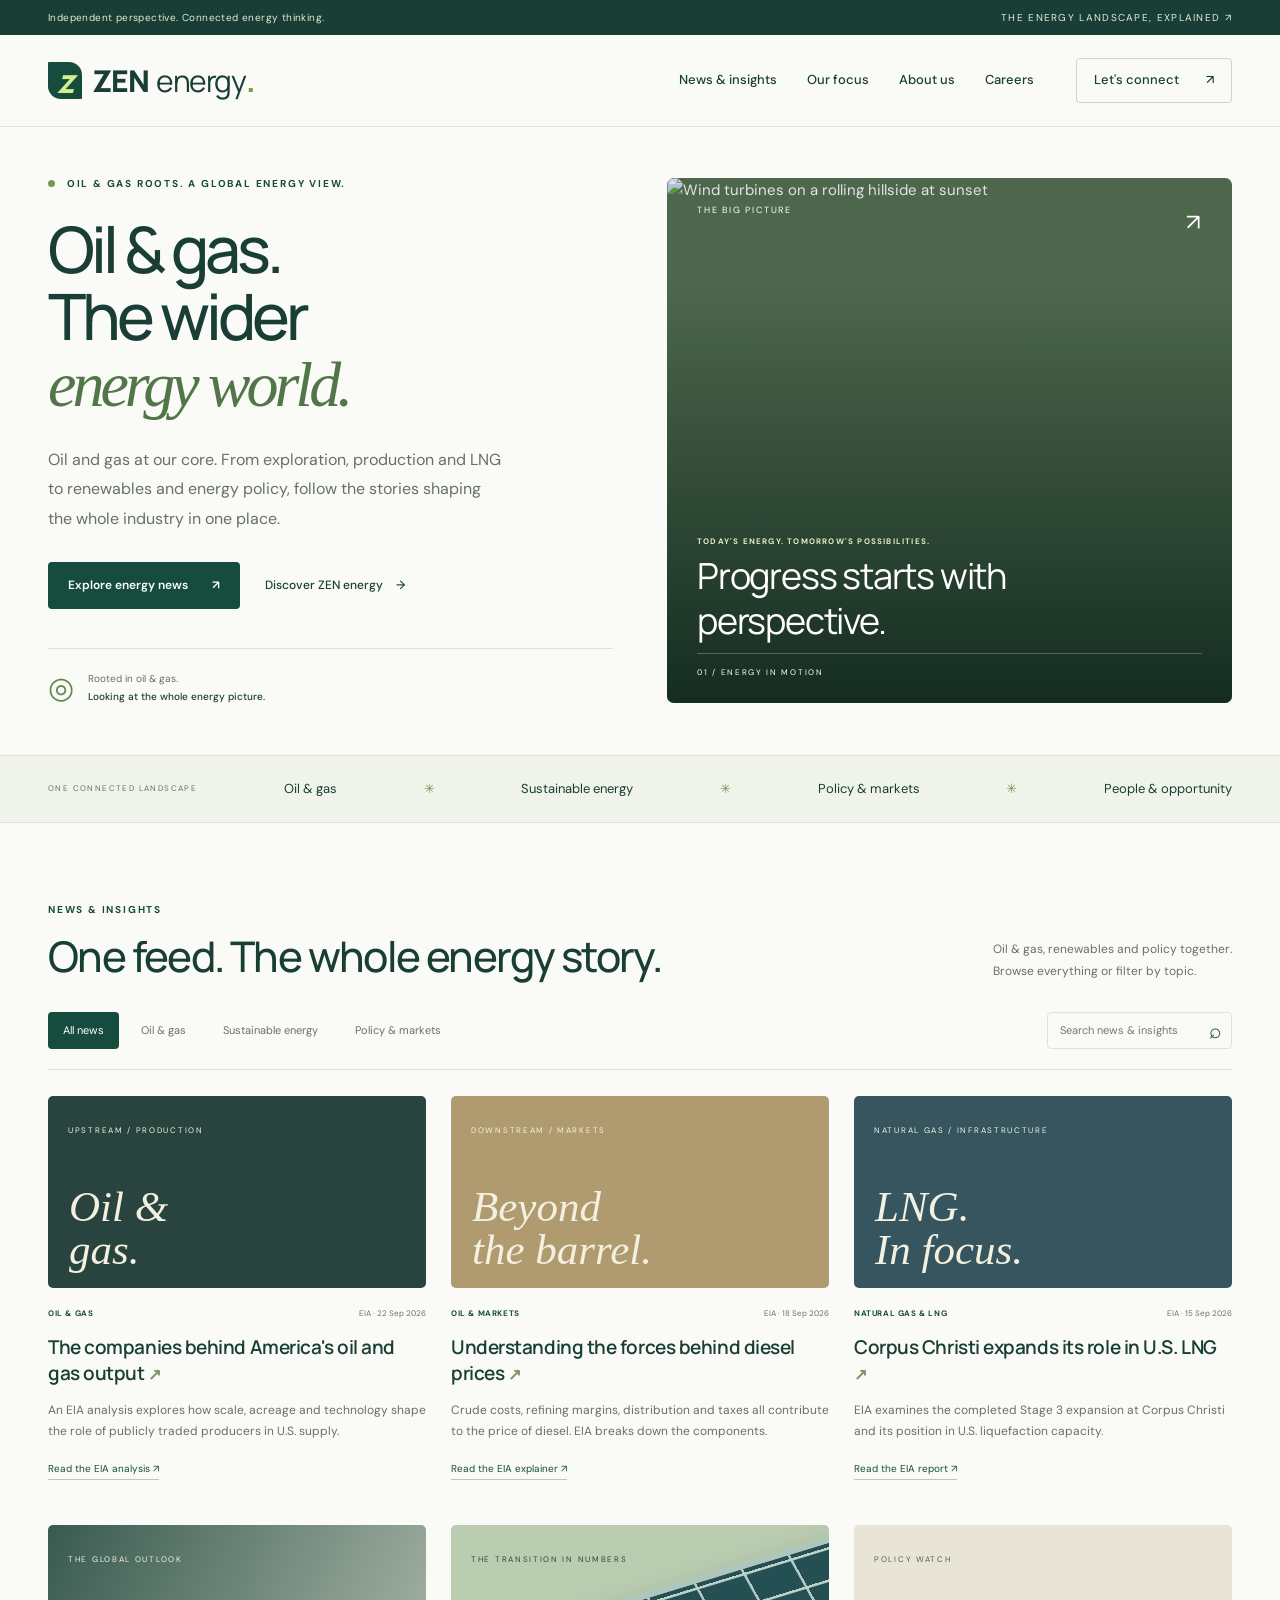
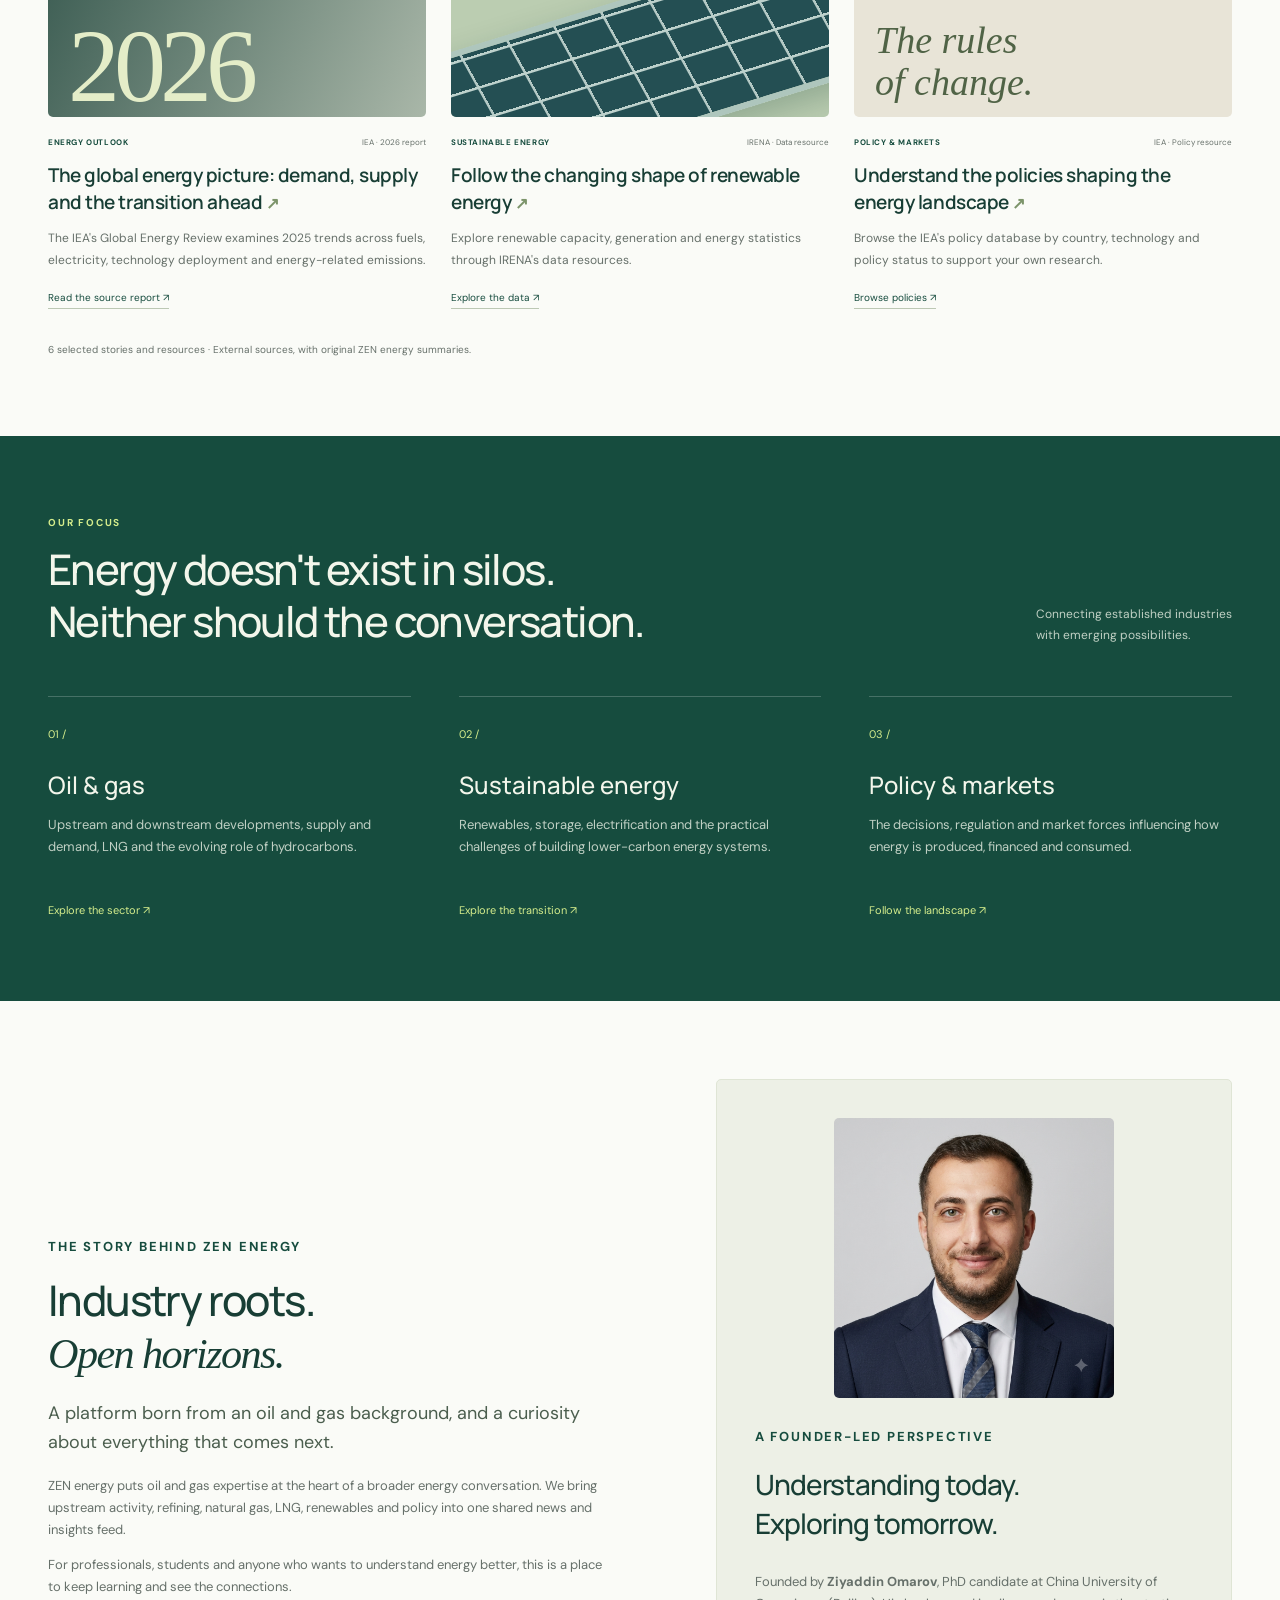
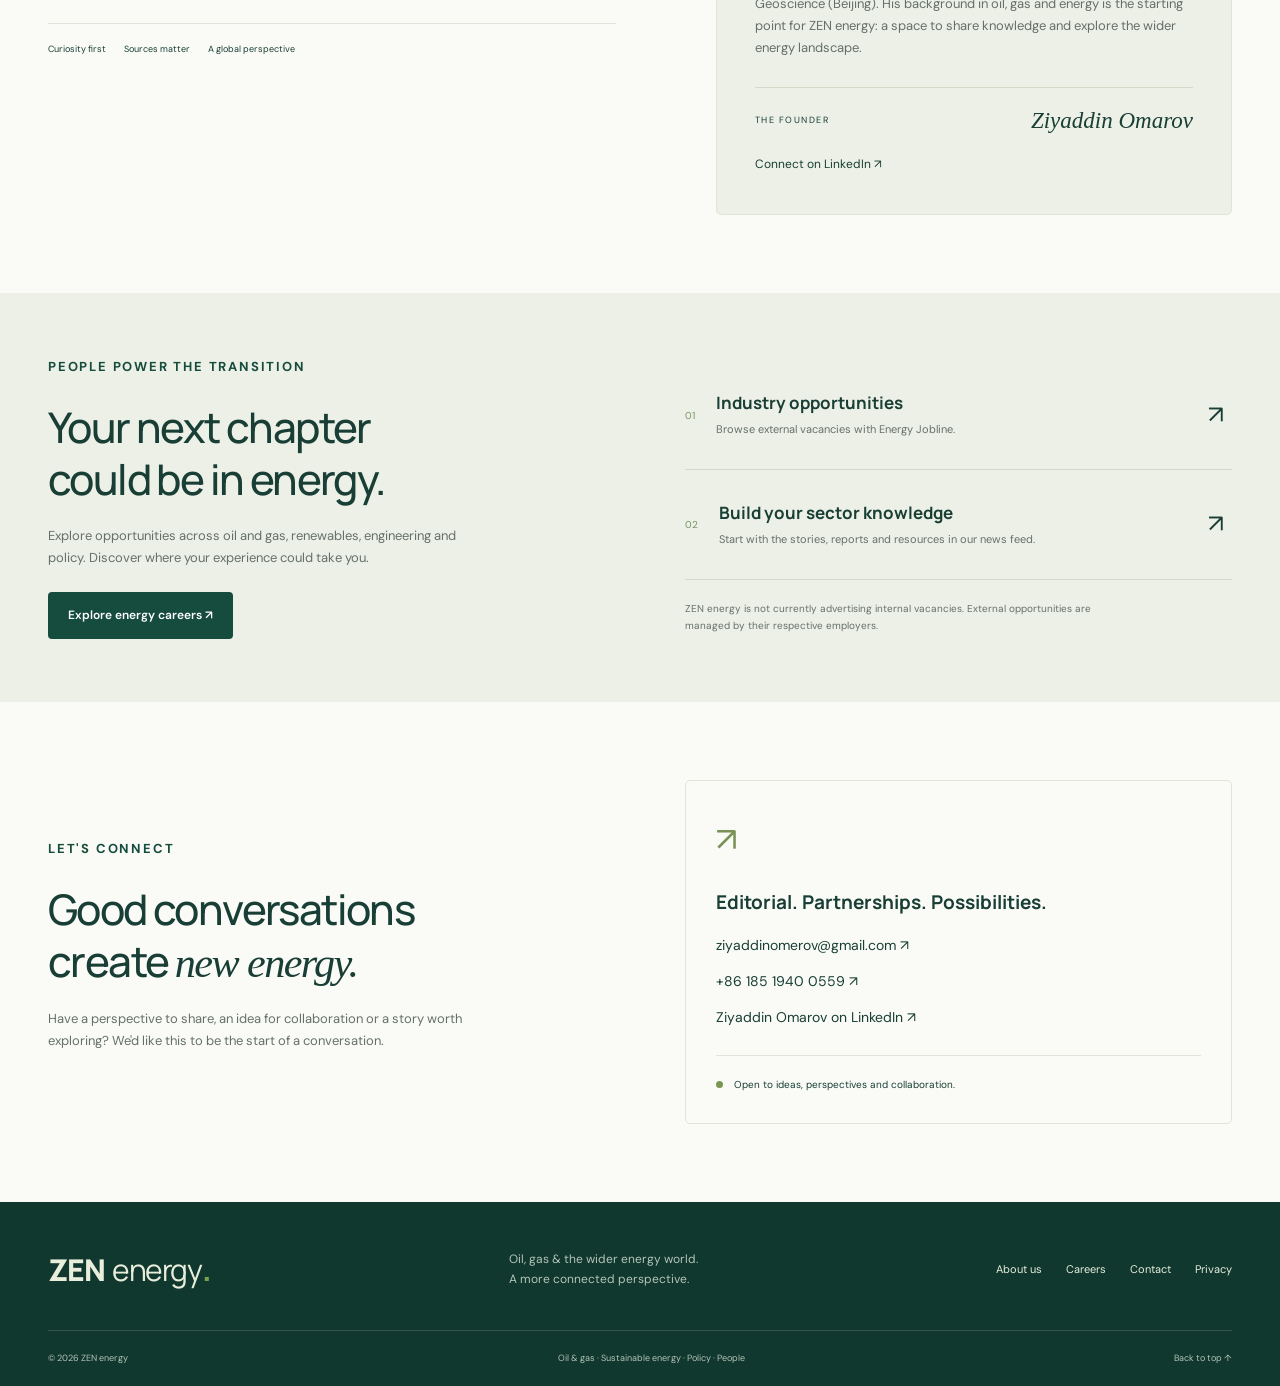
==== commit 8a027221: "Rename brand to ZEN energy and emphasize oil and gas in shared news feed" ====
--- a/index.html
+++ b/index.html
@@ -2,31 +2,34 @@
 <html lang="en">
 <head>
 <meta charset="UTF-8"><meta name="viewport" content="width=device-width, initial-scale=1">
-<meta name="description" content="Zennergy connects an oil and gas perspective with the future of energy. Explore industry news, policy, sustainable energy and career resources.">
-<meta name="theme-color" content="#123f36"><meta property="og:title" content="Zennergy | A clearer view of energy"><meta property="og:description" content="Oil & gas. Sustainable energy. Policy. Perspectives that connect the whole energy picture."><meta property="og:type" content="website"><meta name="twitter:card" content="summary"><meta name="twitter:title" content="Zennergy | A clearer view of energy"><meta name="twitter:description" content="Perspectives that connect the whole energy picture.">
-<title>Zennergy | A clearer view of energy</title>
+<meta name="description" content="ZEN energy connects an oil and gas perspective with the future of energy. Explore industry news, policy, sustainable energy and career resources.">
+<meta name="theme-color" content="#123f36"><meta property="og:title" content="ZEN energy | Oil, gas & the wider energy world"><meta property="og:description" content="Oil & gas. Sustainable energy. Policy. Perspectives that connect the whole energy picture."><meta property="og:type" content="website"><meta name="twitter:card" content="summary"><meta name="twitter:title" content="ZEN energy | Oil, gas & the wider energy world"><meta name="twitter:description" content="Perspectives that connect the whole energy picture.">
+<title>ZEN energy | Oil, gas & the wider energy world</title>
 <link rel="preconnect" href="https://fonts.googleapis.com"><link rel="preconnect" href="https://fonts.gstatic.com" crossorigin><link href="https://fonts.googleapis.com/css2?family=DM+Sans:wght@400;500;600;700&family=Manrope:wght@400;500;600;700;800&display=swap" rel="stylesheet"><link rel="stylesheet" href="styles.css">
 </head>
 <body>
 <a class="skip-link" href="#main">Skip to content</a>
 <div class="topline"><div class="container"><span>Independent perspective. Connected energy thinking.</span><span>THE ENERGY LANDSCAPE, EXPLAINED <span aria-hidden="true">↗</span></span></div></div>
-<header><div class="container navigation"><a class="brand" href="#" aria-label="Zennergy home"><span class="brand-symbol" aria-hidden="true">z</span>zennergy<span class="brand-period">.</span></a><button class="menu-toggle" aria-controls="main-nav" aria-expanded="false">Menu <span aria-hidden="true">☰</span></button><nav id="main-nav" aria-label="Main navigation"><a href="#insights">Insights</a><a href="#focus">Our focus</a><a href="#about">About us</a><a href="#careers">Careers</a><a class="nav-contact" href="#contact">Let's connect <span aria-hidden="true">↗</span></a></nav></div></header>
+<header><div class="container navigation"><a class="brand" href="#" aria-label="ZEN energy home"><span class="brand-symbol" aria-hidden="true">z</span>ZEN <span class="brand-energy">energy</span><span class="brand-period">.</span></a><button class="menu-toggle" aria-controls="main-nav" aria-expanded="false">Menu <span aria-hidden="true">☰</span></button><nav id="main-nav" aria-label="Main navigation"><a href="#insights">News &amp; insights</a><a href="#focus">Our focus</a><a href="#about">About us</a><a href="#careers">Careers</a><a class="nav-contact" href="#contact">Let's connect <span aria-hidden="true">↗</span></a></nav></div></header>
 <main id="main">
-<section class="hero container"><div class="hero-copy"><p class="eyebrow"><span class="status-dot"></span> A WORLD IN TRANSITION</p><h1>A clearer view<br>of <em>energy.</em></h1><p class="hero-description">From the resources that power today to the ideas shaping tomorrow. Explore the news, policy and perspectives connecting our energy world.</p><div class="actions"><a class="button" href="#insights">Explore the insights <span aria-hidden="true">↗</span></a><a class="subtle-link" href="#about">Discover Zennergy <span aria-hidden="true">→</span></a></div><div class="hero-footnote"><span class="small-orbit" aria-hidden="true">◎</span><span>Rooted in oil &amp; gas.<br><strong>Looking at the whole energy picture.</strong></span></div></div><div class="hero-image"><img src="https://images.unsplash.com/photo-1694551073674-f8809f1685f4?auto=format&fit=crop&w=1400&q=85" alt="Wind turbines on a rolling hillside at sunset" fetchpriority="high"><div class="image-top"><span>THE BIG PICTURE</span><span aria-hidden="true">↗</span></div><div class="image-caption"><span class="eyebrow">TODAY'S ENERGY. TOMORROW'S POSSIBILITIES.</span><p>Progress starts with<br>perspective.</p></div><span class="image-count">01 / ENERGY IN MOTION</span></div></section>
+<section class="hero container"><div class="hero-copy"><p class="eyebrow"><span class="status-dot"></span> OIL &amp; GAS ROOTS. A GLOBAL ENERGY VIEW.</p><h1>Oil &amp; gas.<br>The wider<br><em>energy world.</em></h1><p class="hero-description">Oil and gas at our core. From exploration, production and LNG to renewables and energy policy, follow the stories shaping the whole industry in one place.</p><div class="actions"><a class="button" href="#insights">Explore energy news <span aria-hidden="true">↗</span></a><a class="subtle-link" href="#about">Discover ZEN energy <span aria-hidden="true">→</span></a></div><div class="hero-footnote"><span class="small-orbit" aria-hidden="true">◎</span><span>Rooted in oil &amp; gas.<br><strong>Looking at the whole energy picture.</strong></span></div></div><div class="hero-image"><img src="https://images.unsplash.com/photo-1694551073674-f8809f1685f4?auto=format&fit=crop&w=1400&q=85" alt="Wind turbines on a rolling hillside at sunset" fetchpriority="high"><div class="image-top"><span>THE BIG PICTURE</span><span aria-hidden="true">↗</span></div><div class="image-caption"><span class="eyebrow">TODAY'S ENERGY. TOMORROW'S POSSIBILITIES.</span><p>Progress starts with<br>perspective.</p></div><span class="image-count">01 / ENERGY IN MOTION</span></div></section>
 <div class="coverage-strip"><div class="container"><span>ONE CONNECTED LANDSCAPE</span><a href="#focus">Oil &amp; gas</a><i aria-hidden="true">✳</i><a href="#focus">Sustainable energy</a><i aria-hidden="true">✳</i><a href="#focus">Policy &amp; markets</a><i aria-hidden="true">✳</i><a href="#careers">People &amp; opportunity</a></div></div>
-<section class="section container" id="insights"><div class="section-head"><div><p class="eyebrow">THE READING ROOM</p><h2>Big shifts. Clear perspectives.</h2></div><p>Selected sources to help you see<br>where energy is heading.</p></div><div class="insight-toolbar"><div class="filters" role="group" aria-label="Filter insights by topic"><button class="active" data-filter="all" aria-pressed="true">All insights</button><button data-filter="oil" aria-pressed="false">Oil &amp; gas</button><button data-filter="clean" aria-pressed="false">Sustainable energy</button><button data-filter="policy" aria-pressed="false">Policy &amp; markets</button></div><label class="search"><span class="sr-only">Search insights</span><input id="search" type="search" placeholder="Search insights"><span aria-hidden="true">⌕</span></label></div>
-<div class="articles">
+<section class="section container" id="insights"><div class="section-head"><div><p class="eyebrow">NEWS &amp; INSIGHTS</p><h2>One feed. The whole energy story.</h2></div><p>Oil &amp; gas, renewables and policy together.<br>Browse everything or filter by topic.</p></div><div class="insight-toolbar"><div class="filters" role="group" aria-label="Filter news and insights by topic"><button class="active" data-filter="all" aria-pressed="true">All news</button><button data-filter="oil" aria-pressed="false">Oil &amp; gas</button><button data-filter="clean" aria-pressed="false">Sustainable energy</button><button data-filter="policy" aria-pressed="false">Policy &amp; markets</button></div><label class="search"><span class="sr-only">Search news &amp; insights</span><input id="search" type="search" placeholder="Search news &amp; insights"><span aria-hidden="true">⌕</span></label></div>
+<div class="articles"><article class="article" data-category="oil"><div class="article-art art-oil"><span class="art-label">UPSTREAM / PRODUCTION</span><span class="sector-type" aria-hidden="true">Oil &amp;<br>gas.</span></div><div class="article-content"><p class="article-meta">OIL &amp; GAS <span>EIA · 22 Sep 2026</span></p><h3><a href="https://www.eia.gov/todayinenergy/detail.php?id=68184" target="_blank" rel="noopener noreferrer">The companies behind America's oil and gas output <span aria-hidden="true">↗</span></a></h3><p>An EIA analysis explores how scale, acreage and technology shape the role of publicly traded producers in U.S. supply.</p><a class="source-label" href="https://www.eia.gov/todayinenergy/detail.php?id=68184" target="_blank" rel="noopener noreferrer">Read the EIA analysis ↗</a></div></article>
+<article class="article" data-category="oil policy"><div class="article-art art-refining"><span class="art-label">DOWNSTREAM / MARKETS</span><span class="sector-type" aria-hidden="true">Beyond<br>the barrel.</span></div><div class="article-content"><p class="article-meta">OIL &amp; MARKETS <span>EIA · 18 Sep 2026</span></p><h3><a href="https://www.eia.gov/todayinenergy/detail.php?id=68164" target="_blank" rel="noopener noreferrer">Understanding the forces behind diesel prices <span aria-hidden="true">↗</span></a></h3><p>Crude costs, refining margins, distribution and taxes all contribute to the price of diesel. EIA breaks down the components.</p><a class="source-label" href="https://www.eia.gov/todayinenergy/detail.php?id=68164" target="_blank" rel="noopener noreferrer">Read the EIA explainer ↗</a></div></article>
+<article class="article" data-category="oil"><div class="article-art art-gas"><span class="art-label">NATURAL GAS / INFRASTRUCTURE</span><span class="sector-type" aria-hidden="true">LNG.<br>In focus.</span></div><div class="article-content"><p class="article-meta">NATURAL GAS &amp; LNG <span>EIA · 15 Sep 2026</span></p><h3><a href="https://www.eia.gov/todayinenergy/detail.php?id=68144" target="_blank" rel="noopener noreferrer">Corpus Christi expands its role in U.S. LNG <span aria-hidden="true">↗</span></a></h3><p>EIA examines the completed Stage 3 expansion at Corpus Christi and its position in U.S. liquefaction capacity.</p><a class="source-label" href="https://www.eia.gov/todayinenergy/detail.php?id=68144" target="_blank" rel="noopener noreferrer">Read the EIA report ↗</a></div></article>
 <article class="article featured" data-category="oil clean"><div class="article-art art-landscape"><span class="art-label">THE GLOBAL OUTLOOK</span><span class="art-year">2026</span></div><div class="article-content"><p class="article-meta">ENERGY OUTLOOK <span>IEA · 2026 report</span></p><h3><a href="https://www.iea.org/reports/global-energy-review-2026" target="_blank" rel="noopener noreferrer">The global energy picture: demand, supply and the transition ahead <span aria-hidden="true">↗</span></a></h3><p>The IEA's Global Energy Review examines 2025 trends across fuels, electricity, technology deployment and energy-related emissions.</p><span class="source-label">Read the source report ↗</span></div></article>
 <article class="article" data-category="clean"><div class="article-art art-renewables"><span class="art-label">THE TRANSITION IN NUMBERS</span><div class="solar-grid" aria-hidden="true"></div></div><div class="article-content"><p class="article-meta">SUSTAINABLE ENERGY <span>IRENA · Data resource</span></p><h3><a href="https://www.irena.org/data" target="_blank" rel="noopener noreferrer">Follow the changing shape of renewable energy <span aria-hidden="true">↗</span></a></h3><p>Explore renewable capacity, generation and energy statistics through IRENA's data resources.</p><span class="source-label">Explore the data ↗</span></div></article>
 <article class="article" data-category="policy"><div class="article-art art-policy"><span class="art-label">POLICY WATCH</span><span class="policy-type" aria-hidden="true">The rules<br>of change.</span></div><div class="article-content"><p class="article-meta">POLICY &amp; MARKETS <span>IEA · Policy resource</span></p><h3><a href="https://www.iea.org/policies" target="_blank" rel="noopener noreferrer">Understand the policies shaping the energy landscape <span aria-hidden="true">↗</span></a></h3><p>Browse the IEA's policy database by country, technology and policy status to support your own research.</p><span class="source-label">Browse policies ↗</span></div></article>
-</div><p id="no-results" hidden>No insights match your search. Try another term or select All insights.</p><p class="reading-note" id="results-status" role="status">3 selected resources · External sources, with original Zennergy summaries.</p></section>
+</div><p id="no-results" hidden>No stories match your search. Try another term or select All news.</p><p class="reading-note" id="results-status" role="status">6 selected stories and resources · External sources, with original ZEN energy summaries.</p></section>
 <section class="focus-section" id="focus"><div class="container section"><div class="section-head"><div><p class="eyebrow">OUR FOCUS</p><h2>Energy doesn't exist in silos.<br>Neither should the conversation.</h2></div><p>Connecting established industries<br>with emerging possibilities.</p></div><div class="focus-grid"><div><span class="focus-number">01 /</span><h3>Oil &amp; gas</h3><p>Upstream and downstream developments, supply and demand, LNG and the evolving role of hydrocarbons.</p><a href="#insights" data-topic="oil">Explore the sector ↗</a></div><div><span class="focus-number">02 /</span><h3>Sustainable energy</h3><p>Renewables, storage, electrification and the practical challenges of building lower-carbon energy systems.</p><a href="#insights" data-topic="clean">Explore the transition ↗</a></div><div><span class="focus-number">03 /</span><h3>Policy &amp; markets</h3><p>The decisions, regulation and market forces influencing how energy is produced, financed and consumed.</p><a href="#insights" data-topic="policy">Follow the landscape ↗</a></div></div></div></section>
-<section class="section container about-grid" id="about"><div><p class="eyebrow">THE STORY BEHIND ZENNERGY</p><h2>Industry roots.<br><em>Open horizons.</em></h2><p class="about-intro">A platform born from an oil and gas background, and a curiosity about everything that comes next.</p><p>Zennergy brings together energy news, industry trends and policy resources in one accessible place. Our ambition is to connect practical industry knowledge with a thoughtful view of sustainable energy.</p><p>For professionals, students and anyone who wants to understand energy better, this is a place to keep learning and see the connections.</p><div class="principles"><span>Curiosity first</span><span>Sources matter</span><span>A global perspective</span></div></div><aside class="founder-card"><img class="founder-portrait" src="assets/ziyaddin-omarov.png" alt="Portrait of Ziyaddin Omarov, founder of Zennergy" width="1024" height="1024" loading="lazy" decoding="async"><p class="eyebrow">A FOUNDER-LED PERSPECTIVE</p><h3>Understanding today.<br>Exploring tomorrow.</h3><p>Founded by <strong>Ziyaddin Omarov</strong>, PhD candidate at China University of Geoscience (Beijing). His background in oil, gas and energy is the starting point for Zennergy: a space to share knowledge and explore the wider energy landscape.</p><div class="founder-signature"><span>THE FOUNDER</span><strong>Ziyaddin Omarov</strong></div><a class="founder-link" href="https://www.linkedin.com/in/ziyaddin-omarov/?locale=en" target="_blank" rel="noopener noreferrer">Connect on LinkedIn ↗</a></aside></section>
-<section class="career-section" id="careers"><div class="container career-grid"><div><p class="eyebrow">PEOPLE POWER THE TRANSITION</p><h2>Your next chapter<br>could be in energy.</h2><p>Explore opportunities across oil and gas, renewables, engineering and policy. Discover where your experience could take you.</p><a class="button" href="https://www.energyjobline.com/" target="_blank" rel="noopener noreferrer">Explore energy careers ↗</a></div><div class="career-resources"><div><span>01</span><div><h3>Industry opportunities</h3><p>Browse external vacancies with Energy Jobline.</p></div><a href="https://www.energyjobline.com/" target="_blank" rel="noopener noreferrer" aria-label="Browse careers on Energy Jobline">↗</a></div><div><span>02</span><div><h3>Build your sector knowledge</h3><p>Start with the reports and resources in our reading room.</p></div><a href="#insights" aria-label="Explore energy learning resources">↗</a></div><p class="career-note">Zennergy is not currently advertising internal vacancies. External opportunities are managed by their respective employers.</p></div></div></section>
+<section class="section container about-grid" id="about"><div><p class="eyebrow">THE STORY BEHIND ZEN ENERGY</p><h2>Industry roots.<br><em>Open horizons.</em></h2><p class="about-intro">A platform born from an oil and gas background, and a curiosity about everything that comes next.</p><p>ZEN energy puts oil and gas expertise at the heart of a broader energy conversation. We bring upstream activity, refining, natural gas, LNG, renewables and policy into one shared news and insights feed.</p><p>For professionals, students and anyone who wants to understand energy better, this is a place to keep learning and see the connections.</p><div class="principles"><span>Curiosity first</span><span>Sources matter</span><span>A global perspective</span></div></div><aside class="founder-card"><img class="founder-portrait" src="assets/ziyaddin-omarov.png" alt="Portrait of Ziyaddin Omarov, founder of ZEN energy" width="1024" height="1024" loading="lazy" decoding="async"><p class="eyebrow">A FOUNDER-LED PERSPECTIVE</p><h3>Understanding today.<br>Exploring tomorrow.</h3><p>Founded by <strong>Ziyaddin Omarov</strong>, PhD candidate at China University of Geoscience (Beijing). His background in oil, gas and energy is the starting point for ZEN energy: a space to share knowledge and explore the wider energy landscape.</p><div class="founder-signature"><span>THE FOUNDER</span><strong>Ziyaddin Omarov</strong></div><a class="founder-link" href="https://www.linkedin.com/in/ziyaddin-omarov/?locale=en" target="_blank" rel="noopener noreferrer">Connect on LinkedIn ↗</a></aside></section>
+<section class="career-section" id="careers"><div class="container career-grid"><div><p class="eyebrow">PEOPLE POWER THE TRANSITION</p><h2>Your next chapter<br>could be in energy.</h2><p>Explore opportunities across oil and gas, renewables, engineering and policy. Discover where your experience could take you.</p><a class="button" href="https://www.energyjobline.com/" target="_blank" rel="noopener noreferrer">Explore energy careers ↗</a></div><div class="career-resources"><div><span>01</span><div><h3>Industry opportunities</h3><p>Browse external vacancies with Energy Jobline.</p></div><a href="https://www.energyjobline.com/" target="_blank" rel="noopener noreferrer" aria-label="Browse careers on Energy Jobline">↗</a></div><div><span>02</span><div><h3>Build your sector knowledge</h3><p>Start with the stories, reports and resources in our news feed.</p></div><a href="#insights" aria-label="Explore energy learning resources">↗</a></div><p class="career-note">ZEN energy is not currently advertising internal vacancies. External opportunities are managed by their respective employers.</p></div></div></section>
 <section class="section container contact-grid" id="contact"><div><p class="eyebrow">LET'S CONNECT</p><h2>Good conversations<br>create <em>new energy.</em></h2><p>Have a perspective to share, an idea for collaboration or a story worth exploring? We'd like this to be the start of a conversation.</p></div><div class="contact-panel"><span class="contact-arrow" aria-hidden="true">↗</span><h3>Editorial. Partnerships. Possibilities.</h3><address class="contact-details"><a href="mailto:ziyaddinomerov@gmail.com">ziyaddinomerov@gmail.com ↗</a><a href="tel:+8618519400559">+86 185 1940 0559 ↗</a><a href="https://www.linkedin.com/in/ziyaddin-omarov/?locale=en" target="_blank" rel="noopener noreferrer">Ziyaddin Omarov on LinkedIn ↗</a></address><div class="launch-note"><span class="status-dot"></span> Open to ideas, perspectives and collaboration.</div></div></section>
-</main><footer><div class="container"><div class="footer-top"><a class="brand" href="#">zennergy<span class="brand-period">.</span></a><p>A clearer view of energy.<br>A more connected perspective.</p><div><a href="#about">About us</a><a href="#careers">Careers</a><a href="#contact">Contact</a><button class="privacy-button" id="privacy-open">Privacy</button></div></div><div class="footer-bottom"><span>© <span id="year">2026</span> Zennergy</span><span>Oil &amp; gas · Sustainable energy · Policy · People</span><a href="#">Back to top ↑</a></div></div></footer>
-<dialog id="privacy-dialog"><button id="privacy-close" aria-label="Close privacy information">×</button><p class="eyebrow">YOUR PRIVACY</p><h2>A simple, open website.</h2><p>This version of Zennergy has no accounts, advertising trackers or contact-data collection. Search and topic filtering run in your browser.</p><p>Fonts and photography load from Google Fonts and Unsplash, which receive standard connection information. Hosting services may process request logs. External reading and career links follow their providers' privacy policies.</p></dialog>
+</main><footer><div class="container"><div class="footer-top"><a class="brand" href="#">ZEN <span class="brand-energy">energy</span><span class="brand-period">.</span></a><p>Oil, gas & the wider energy world.<br>A more connected perspective.</p><div><a href="#about">About us</a><a href="#careers">Careers</a><a href="#contact">Contact</a><button class="privacy-button" id="privacy-open">Privacy</button></div></div><div class="footer-bottom"><span>© <span id="year">2026</span> ZEN energy</span><span>Oil &amp; gas · Sustainable energy · Policy · People</span><a href="#">Back to top ↑</a></div></div></footer>
+<dialog id="privacy-dialog"><button id="privacy-close" aria-label="Close privacy information">×</button><p class="eyebrow">YOUR PRIVACY</p><h2>A simple, open website.</h2><p>This version of ZEN energy has no accounts, advertising trackers or contact-data collection. Search and topic filtering run in your browser.</p><p>Fonts and photography load from Google Fonts and Unsplash, which receive standard connection information. Hosting services may process request logs. External reading and career links follow their providers' privacy policies.</p></dialog>
 <script src="script.js"></script>
 </body></html>
 
 
+
--- a/styles.css
+++ b/styles.css
@@ -2,3 +2,4 @@
 @media(min-width:1500px){.hero{padding-top:65px;padding-bottom:65px}.hero-image{height:555px}}@media(max-width:1050px){.container{width:calc(100% - 48px)}nav{gap:18px}.hero{gap:30px}.hero h1{font-size:64px}.hero-image{height:485px}.actions{gap:15px;flex-wrap:wrap}.coverage-strip .container{gap:10px;font-size:11px}.coverage-strip span{max-width:110px}.articles{gap:18px}.article-meta{flex-direction:column;gap:3px}.about-grid,.career-grid,.contact-grid{gap:45px}.focus-grid{gap:30px}.footer-top>div{gap:15px}}@media(max-width:760px){html{scroll-padding-top:85px}.container{width:calc(100% - 36px)}.topline .container>span:last-child{display:none}.navigation{height:74px}.brand{font-size:27px}.menu-toggle{display:block;border:1px solid var(--line);background:transparent;border-radius:3px;padding:6px 12px;font-size:12px}.menu-toggle span{margin-left:10px}nav{display:none;position:absolute;top:74px;left:0;right:0;background:var(--paper);padding:20px;border-bottom:1px solid var(--line);flex-direction:column;align-items:stretch;gap:0}nav.open{display:flex}nav a{padding:12px}.nav-contact{margin:10px 0 0}.hero{grid-template-columns:1fr;padding-top:35px;gap:30px}.hero h1{font-size:64px}.hero-description{font-size:15px}.hero-footnote{display:none}.actions{margin-bottom:0}.hero-image{height:390px}.hero-copy .eyebrow{margin-bottom:20px}.coverage-strip .container{flex-wrap:wrap;justify-content:center;gap:12px 18px}.coverage-strip span{display:none}.coverage-strip i:last-of-type{display:none}.section{padding-block:52px}.section-head{display:block}.section-head>p{margin-top:16px}.section-head>p br{display:none}.insight-toolbar{align-items:stretch;flex-direction:column}.filters{gap:3px}.filters button{padding:8px 10px;font-size:10px}.search input{width:100%}.articles{grid-template-columns:1fr;gap:20px}.article-art{height:225px}.article-meta{flex-direction:row}.article h3{font-size:22px}.article-content>p:not(.article-meta){font-size:14px}.focus-grid{grid-template-columns:1fr;gap:30px}.focus-grid p{min-height:0}.focus-grid h3{margin-top:13px}.about-grid,.career-grid,.contact-grid{grid-template-columns:1fr;gap:30px}.founder-card{padding:30px}.founder-mark{margin-bottom:22px}.principles{flex-wrap:wrap}.career-section{padding-block:50px}.footer-top{flex-wrap:wrap;align-items:start}.footer-top>div{width:100%;justify-content:space-between}.footer-bottom{flex-wrap:wrap}.footer-bottom>span:nth-child(2){display:none}}@media(prefers-reduced-motion:reduce){html{scroll-behavior:auto}}
 .contact-details{font-style:normal;display:grid;gap:12px;font-size:14px;overflow-wrap:anywhere}.founder-link{display:inline-block;font-size:12px;margin-top:20px}.founder-signature{gap:15px;flex-wrap:wrap}
 .founder-portrait{display:block;width:min(100%,280px);height:auto;aspect-ratio:1;object-fit:contain;border-radius:5px;margin:0 auto 28px}.founder-card{align-self:start}
+.brand{letter-spacing:-1px;white-space:nowrap}.brand-energy{font-weight:400;margin-left:7px;letter-spacing:-1.4px}.hero h1{font-size:clamp(48px,5vw,72px)}.art-oil{background:#29443e}.art-refining{background:#b09a70}.art-gas{background:#36555f}.sector-type{position:absolute;left:21px;bottom:17px;font:italic 43px/1 Georgia,serif;color:#f3f0df}.articles{grid-template-columns:repeat(3,minmax(0,1fr))}@media(max-width:760px){.articles{grid-template-columns:1fr}.hero h1{font-size:56px}.brand{font-size:25px}}
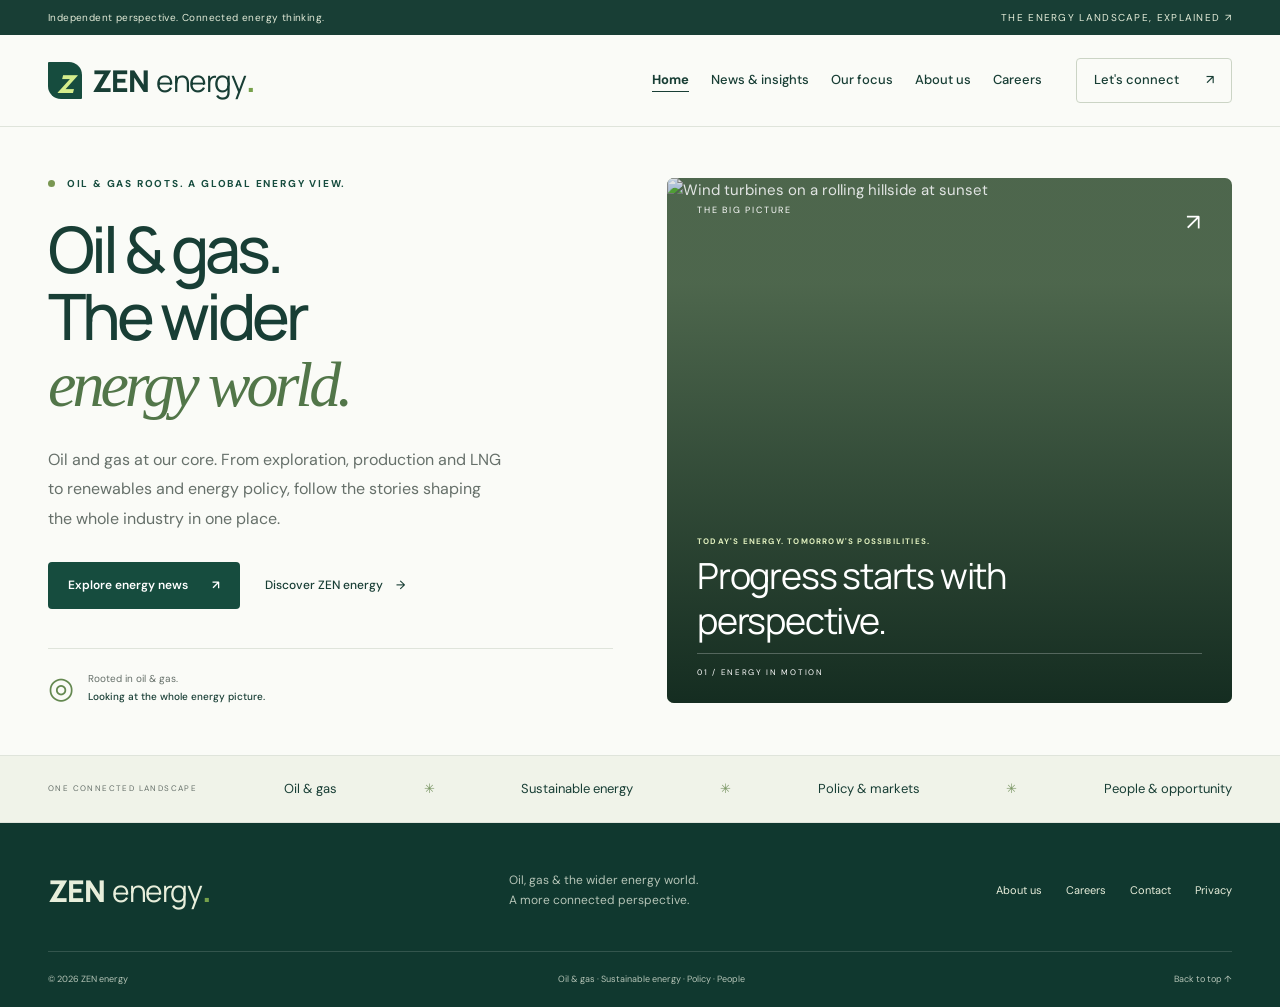
==== commit 58156b73: "Give each navigation section its own page" ====
--- a/index.html
+++ b/index.html
@@ -1,35 +1,29 @@
-﻿<!DOCTYPE html>
+<!DOCTYPE html>
 <html lang="en">
 <head>
 <meta charset="UTF-8"><meta name="viewport" content="width=device-width, initial-scale=1">
 <meta name="description" content="ZEN energy connects an oil and gas perspective with the future of energy. Explore industry news, policy, sustainable energy and career resources.">
 <meta name="theme-color" content="#123f36"><meta property="og:title" content="ZEN energy | Oil, gas & the wider energy world"><meta property="og:description" content="Oil & gas. Sustainable energy. Policy. Perspectives that connect the whole energy picture."><meta property="og:type" content="website"><meta name="twitter:card" content="summary"><meta name="twitter:title" content="ZEN energy | Oil, gas & the wider energy world"><meta name="twitter:description" content="Perspectives that connect the whole energy picture.">
 <title>ZEN energy | Oil, gas & the wider energy world</title>
-<link rel="preconnect" href="https://fonts.googleapis.com"><link rel="preconnect" href="https://fonts.gstatic.com" crossorigin><link href="https://fonts.googleapis.com/css2?family=DM+Sans:wght@400;500;600;700&family=Manrope:wght@400;500;600;700;800&display=swap" rel="stylesheet"><link rel="stylesheet" href="styles.css">
+<link rel="preconnect" href="https://fonts.googleapis.com"><link rel="preconnect" href="https://fonts.gstatic.com" crossorigin><link href="https://fonts.googleapis.com/css2?family=DM+Sans:wght@400;500;600;700&family=Manrope:wght@400;500;600;700;800&display=swap" rel="stylesheet"><link rel="stylesheet" href="/styles.css">
 </head>
 <body>
 <a class="skip-link" href="#main">Skip to content</a>
 <div class="topline"><div class="container"><span>Independent perspective. Connected energy thinking.</span><span>THE ENERGY LANDSCAPE, EXPLAINED <span aria-hidden="true">↗</span></span></div></div>
-<header><div class="container navigation"><a class="brand" href="#" aria-label="ZEN energy home"><span class="brand-symbol" aria-hidden="true">z</span>ZEN <span class="brand-energy">energy</span><span class="brand-period">.</span></a><button class="menu-toggle" aria-controls="main-nav" aria-expanded="false">Menu <span aria-hidden="true">☰</span></button><nav id="main-nav" aria-label="Main navigation"><a href="#insights">News &amp; insights</a><a href="#focus">Our focus</a><a href="#about">About us</a><a href="#careers">Careers</a><a class="nav-contact" href="#contact">Let's connect <span aria-hidden="true">↗</span></a></nav></div></header>
+<header><div class="container navigation"><a class="brand" href="/" aria-label="ZEN energy home"><span class="brand-symbol" aria-hidden="true">z</span>ZEN <span class="brand-energy">energy</span><span class="brand-period">.</span></a><button class="menu-toggle" aria-controls="main-nav" aria-expanded="false">Menu <span aria-hidden="true">☰</span></button><nav id="main-nav" aria-label="Main navigation"><a href="/" aria-current="page">Home</a><a href="/news">News &amp; insights</a><a href="/focus">Our focus</a><a href="/about">About us</a><a href="/careers">Careers</a><a class="nav-contact" href="/contact">Let's connect <span aria-hidden="true">↗</span></a></nav></div></header>
 <main id="main">
-<section class="hero container"><div class="hero-copy"><p class="eyebrow"><span class="status-dot"></span> OIL &amp; GAS ROOTS. A GLOBAL ENERGY VIEW.</p><h1>Oil &amp; gas.<br>The wider<br><em>energy world.</em></h1><p class="hero-description">Oil and gas at our core. From exploration, production and LNG to renewables and energy policy, follow the stories shaping the whole industry in one place.</p><div class="actions"><a class="button" href="#insights">Explore energy news <span aria-hidden="true">↗</span></a><a class="subtle-link" href="#about">Discover ZEN energy <span aria-hidden="true">→</span></a></div><div class="hero-footnote"><span class="small-orbit" aria-hidden="true">◎</span><span>Rooted in oil &amp; gas.<br><strong>Looking at the whole energy picture.</strong></span></div></div><div class="hero-image"><img src="https://images.unsplash.com/photo-1694551073674-f8809f1685f4?auto=format&fit=crop&w=1400&q=85" alt="Wind turbines on a rolling hillside at sunset" fetchpriority="high"><div class="image-top"><span>THE BIG PICTURE</span><span aria-hidden="true">↗</span></div><div class="image-caption"><span class="eyebrow">TODAY'S ENERGY. TOMORROW'S POSSIBILITIES.</span><p>Progress starts with<br>perspective.</p></div><span class="image-count">01 / ENERGY IN MOTION</span></div></section>
-<div class="coverage-strip"><div class="container"><span>ONE CONNECTED LANDSCAPE</span><a href="#focus">Oil &amp; gas</a><i aria-hidden="true">✳</i><a href="#focus">Sustainable energy</a><i aria-hidden="true">✳</i><a href="#focus">Policy &amp; markets</a><i aria-hidden="true">✳</i><a href="#careers">People &amp; opportunity</a></div></div>
-<section class="section container" id="insights"><div class="section-head"><div><p class="eyebrow">NEWS &amp; INSIGHTS</p><h2>One feed. The whole energy story.</h2></div><p>Oil &amp; gas, renewables and policy together.<br>Browse everything or filter by topic.</p></div><div class="insight-toolbar"><div class="filters" role="group" aria-label="Filter news and insights by topic"><button class="active" data-filter="all" aria-pressed="true">All news</button><button data-filter="oil" aria-pressed="false">Oil &amp; gas</button><button data-filter="clean" aria-pressed="false">Sustainable energy</button><button data-filter="policy" aria-pressed="false">Policy &amp; markets</button></div><label class="search"><span class="sr-only">Search news &amp; insights</span><input id="search" type="search" placeholder="Search news &amp; insights"><span aria-hidden="true">⌕</span></label></div>
-<div class="articles"><article class="article" data-category="oil"><div class="article-art art-oil"><span class="art-label">UPSTREAM / PRODUCTION</span><span class="sector-type" aria-hidden="true">Oil &amp;<br>gas.</span></div><div class="article-content"><p class="article-meta">OIL &amp; GAS <span>EIA · 22 Sep 2026</span></p><h3><a href="https://www.eia.gov/todayinenergy/detail.php?id=68184" target="_blank" rel="noopener noreferrer">The companies behind America's oil and gas output <span aria-hidden="true">↗</span></a></h3><p>An EIA analysis explores how scale, acreage and technology shape the role of publicly traded producers in U.S. supply.</p><a class="source-label" href="https://www.eia.gov/todayinenergy/detail.php?id=68184" target="_blank" rel="noopener noreferrer">Read the EIA analysis ↗</a></div></article>
-<article class="article" data-category="oil policy"><div class="article-art art-refining"><span class="art-label">DOWNSTREAM / MARKETS</span><span class="sector-type" aria-hidden="true">Beyond<br>the barrel.</span></div><div class="article-content"><p class="article-meta">OIL &amp; MARKETS <span>EIA · 18 Sep 2026</span></p><h3><a href="https://www.eia.gov/todayinenergy/detail.php?id=68164" target="_blank" rel="noopener noreferrer">Understanding the forces behind diesel prices <span aria-hidden="true">↗</span></a></h3><p>Crude costs, refining margins, distribution and taxes all contribute to the price of diesel. EIA breaks down the components.</p><a class="source-label" href="https://www.eia.gov/todayinenergy/detail.php?id=68164" target="_blank" rel="noopener noreferrer">Read the EIA explainer ↗</a></div></article>
-<article class="article" data-category="oil"><div class="article-art art-gas"><span class="art-label">NATURAL GAS / INFRASTRUCTURE</span><span class="sector-type" aria-hidden="true">LNG.<br>In focus.</span></div><div class="article-content"><p class="article-meta">NATURAL GAS &amp; LNG <span>EIA · 15 Sep 2026</span></p><h3><a href="https://www.eia.gov/todayinenergy/detail.php?id=68144" target="_blank" rel="noopener noreferrer">Corpus Christi expands its role in U.S. LNG <span aria-hidden="true">↗</span></a></h3><p>EIA examines the completed Stage 3 expansion at Corpus Christi and its position in U.S. liquefaction capacity.</p><a class="source-label" href="https://www.eia.gov/todayinenergy/detail.php?id=68144" target="_blank" rel="noopener noreferrer">Read the EIA report ↗</a></div></article>
-<article class="article featured" data-category="oil clean"><div class="article-art art-landscape"><span class="art-label">THE GLOBAL OUTLOOK</span><span class="art-year">2026</span></div><div class="article-content"><p class="article-meta">ENERGY OUTLOOK <span>IEA · 2026 report</span></p><h3><a href="https://www.iea.org/reports/global-energy-review-2026" target="_blank" rel="noopener noreferrer">The global energy picture: demand, supply and the transition ahead <span aria-hidden="true">↗</span></a></h3><p>The IEA's Global Energy Review examines 2025 trends across fuels, electricity, technology deployment and energy-related emissions.</p><span class="source-label">Read the source report ↗</span></div></article>
-<article class="article" data-category="clean"><div class="article-art art-renewables"><span class="art-label">THE TRANSITION IN NUMBERS</span><div class="solar-grid" aria-hidden="true"></div></div><div class="article-content"><p class="article-meta">SUSTAINABLE ENERGY <span>IRENA · Data resource</span></p><h3><a href="https://www.irena.org/data" target="_blank" rel="noopener noreferrer">Follow the changing shape of renewable energy <span aria-hidden="true">↗</span></a></h3><p>Explore renewable capacity, generation and energy statistics through IRENA's data resources.</p><span class="source-label">Explore the data ↗</span></div></article>
-<article class="article" data-category="policy"><div class="article-art art-policy"><span class="art-label">POLICY WATCH</span><span class="policy-type" aria-hidden="true">The rules<br>of change.</span></div><div class="article-content"><p class="article-meta">POLICY &amp; MARKETS <span>IEA · Policy resource</span></p><h3><a href="https://www.iea.org/policies" target="_blank" rel="noopener noreferrer">Understand the policies shaping the energy landscape <span aria-hidden="true">↗</span></a></h3><p>Browse the IEA's policy database by country, technology and policy status to support your own research.</p><span class="source-label">Browse policies ↗</span></div></article>
-</div><p id="no-results" hidden>No stories match your search. Try another term or select All news.</p><p class="reading-note" id="results-status" role="status">6 selected stories and resources · External sources, with original ZEN energy summaries.</p></section>
-<section class="focus-section" id="focus"><div class="container section"><div class="section-head"><div><p class="eyebrow">OUR FOCUS</p><h2>Energy doesn't exist in silos.<br>Neither should the conversation.</h2></div><p>Connecting established industries<br>with emerging possibilities.</p></div><div class="focus-grid"><div><span class="focus-number">01 /</span><h3>Oil &amp; gas</h3><p>Upstream and downstream developments, supply and demand, LNG and the evolving role of hydrocarbons.</p><a href="#insights" data-topic="oil">Explore the sector ↗</a></div><div><span class="focus-number">02 /</span><h3>Sustainable energy</h3><p>Renewables, storage, electrification and the practical challenges of building lower-carbon energy systems.</p><a href="#insights" data-topic="clean">Explore the transition ↗</a></div><div><span class="focus-number">03 /</span><h3>Policy &amp; markets</h3><p>The decisions, regulation and market forces influencing how energy is produced, financed and consumed.</p><a href="#insights" data-topic="policy">Follow the landscape ↗</a></div></div></div></section>
-<section class="section container about-grid" id="about"><div><p class="eyebrow">THE STORY BEHIND ZEN ENERGY</p><h2>Industry roots.<br><em>Open horizons.</em></h2><p class="about-intro">A platform born from an oil and gas background, and a curiosity about everything that comes next.</p><p>ZEN energy puts oil and gas expertise at the heart of a broader energy conversation. We bring upstream activity, refining, natural gas, LNG, renewables and policy into one shared news and insights feed.</p><p>For professionals, students and anyone who wants to understand energy better, this is a place to keep learning and see the connections.</p><div class="principles"><span>Curiosity first</span><span>Sources matter</span><span>A global perspective</span></div></div><aside class="founder-card"><img class="founder-portrait" src="assets/ziyaddin-omarov.png" alt="Portrait of Ziyaddin Omarov, founder of ZEN energy" width="1024" height="1024" loading="lazy" decoding="async"><p class="eyebrow">A FOUNDER-LED PERSPECTIVE</p><h3>Understanding today.<br>Exploring tomorrow.</h3><p>Founded by <strong>Ziyaddin Omarov</strong>, PhD candidate at China University of Geoscience (Beijing). His background in oil, gas and energy is the starting point for ZEN energy: a space to share knowledge and explore the wider energy landscape.</p><div class="founder-signature"><span>THE FOUNDER</span><strong>Ziyaddin Omarov</strong></div><a class="founder-link" href="https://www.linkedin.com/in/ziyaddin-omarov/?locale=en" target="_blank" rel="noopener noreferrer">Connect on LinkedIn ↗</a></aside></section>
-<section class="career-section" id="careers"><div class="container career-grid"><div><p class="eyebrow">PEOPLE POWER THE TRANSITION</p><h2>Your next chapter<br>could be in energy.</h2><p>Explore opportunities across oil and gas, renewables, engineering and policy. Discover where your experience could take you.</p><a class="button" href="https://www.energyjobline.com/" target="_blank" rel="noopener noreferrer">Explore energy careers ↗</a></div><div class="career-resources"><div><span>01</span><div><h3>Industry opportunities</h3><p>Browse external vacancies with Energy Jobline.</p></div><a href="https://www.energyjobline.com/" target="_blank" rel="noopener noreferrer" aria-label="Browse careers on Energy Jobline">↗</a></div><div><span>02</span><div><h3>Build your sector knowledge</h3><p>Start with the stories, reports and resources in our news feed.</p></div><a href="#insights" aria-label="Explore energy learning resources">↗</a></div><p class="career-note">ZEN energy is not currently advertising internal vacancies. External opportunities are managed by their respective employers.</p></div></div></section>
-<section class="section container contact-grid" id="contact"><div><p class="eyebrow">LET'S CONNECT</p><h2>Good conversations<br>create <em>new energy.</em></h2><p>Have a perspective to share, an idea for collaboration or a story worth exploring? We'd like this to be the start of a conversation.</p></div><div class="contact-panel"><span class="contact-arrow" aria-hidden="true">↗</span><h3>Editorial. Partnerships. Possibilities.</h3><address class="contact-details"><a href="mailto:ziyaddinomerov@gmail.com">ziyaddinomerov@gmail.com ↗</a><a href="tel:+8618519400559">+86 185 1940 0559 ↗</a><a href="https://www.linkedin.com/in/ziyaddin-omarov/?locale=en" target="_blank" rel="noopener noreferrer">Ziyaddin Omarov on LinkedIn ↗</a></address><div class="launch-note"><span class="status-dot"></span> Open to ideas, perspectives and collaboration.</div></div></section>
-</main><footer><div class="container"><div class="footer-top"><a class="brand" href="#">ZEN <span class="brand-energy">energy</span><span class="brand-period">.</span></a><p>Oil, gas & the wider energy world.<br>A more connected perspective.</p><div><a href="#about">About us</a><a href="#careers">Careers</a><a href="#contact">Contact</a><button class="privacy-button" id="privacy-open">Privacy</button></div></div><div class="footer-bottom"><span>© <span id="year">2026</span> ZEN energy</span><span>Oil &amp; gas · Sustainable energy · Policy · People</span><a href="#">Back to top ↑</a></div></div></footer>
+<section class="hero container"><div class="hero-copy"><p class="eyebrow"><span class="status-dot"></span> OIL &amp; GAS ROOTS. A GLOBAL ENERGY VIEW.</p><h1>Oil &amp; gas.<br>The wider<br><em>energy world.</em></h1><p class="hero-description">Oil and gas at our core. From exploration, production and LNG to renewables and energy policy, follow the stories shaping the whole industry in one place.</p><div class="actions"><a class="button" href="/news">Explore energy news <span aria-hidden="true">↗</span></a><a class="subtle-link" href="/about">Discover ZEN energy <span aria-hidden="true">→</span></a></div><div class="hero-footnote"><span class="small-orbit" aria-hidden="true">◎</span><span>Rooted in oil &amp; gas.<br><strong>Looking at the whole energy picture.</strong></span></div></div><div class="hero-image"><img src="https://images.unsplash.com/photo-1694551073674-f8809f1685f4?auto=format&fit=crop&w=1400&q=85" alt="Wind turbines on a rolling hillside at sunset" fetchpriority="high"><div class="image-top"><span>THE BIG PICTURE</span><span aria-hidden="true">↗</span></div><div class="image-caption"><span class="eyebrow">TODAY'S ENERGY. TOMORROW'S POSSIBILITIES.</span><p>Progress starts with<br>perspective.</p></div><span class="image-count">01 / ENERGY IN MOTION</span></div></section>
+<div class="coverage-strip"><div class="container"><span>ONE CONNECTED LANDSCAPE</span><a href="/focus">Oil &amp; gas</a><i aria-hidden="true">✳</i><a href="/focus">Sustainable energy</a><i aria-hidden="true">✳</i><a href="/focus">Policy &amp; markets</a><i aria-hidden="true">✳</i><a href="/careers">People &amp; opportunity</a></div></div>
+
+
+
+
+
+</main><footer><div class="container"><div class="footer-top"><a class="brand" href="/">ZEN <span class="brand-energy">energy</span><span class="brand-period">.</span></a><p>Oil, gas & the wider energy world.<br>A more connected perspective.</p><div><a href="/about">About us</a><a href="/careers">Careers</a><a href="/contact">Contact</a><button class="privacy-button" id="privacy-open">Privacy</button></div></div><div class="footer-bottom"><span>© <span id="year">2026</span> ZEN energy</span><span>Oil &amp; gas · Sustainable energy · Policy · People</span><a href="#">Back to top ↑</a></div></div></footer>
 <dialog id="privacy-dialog"><button id="privacy-close" aria-label="Close privacy information">×</button><p class="eyebrow">YOUR PRIVACY</p><h2>A simple, open website.</h2><p>This version of ZEN energy has no accounts, advertising trackers or contact-data collection. Search and topic filtering run in your browser.</p><p>Fonts and photography load from Google Fonts and Unsplash, which receive standard connection information. Hosting services may process request logs. External reading and career links follow their providers' privacy policies.</p></dialog>
-<script src="script.js"></script>
+<script src="/script.js"></script>
 </body></html>
 
 
 
+
--- a/styles.css
+++ b/styles.css
@@ -3,3 +3,4 @@
 .contact-details{font-style:normal;display:grid;gap:12px;font-size:14px;overflow-wrap:anywhere}.founder-link{display:inline-block;font-size:12px;margin-top:20px}.founder-signature{gap:15px;flex-wrap:wrap}
 .founder-portrait{display:block;width:min(100%,280px);height:auto;aspect-ratio:1;object-fit:contain;border-radius:5px;margin:0 auto 28px}.founder-card{align-self:start}
 .brand{letter-spacing:-1px;white-space:nowrap}.brand-energy{font-weight:400;margin-left:7px;letter-spacing:-1.4px}.hero h1{font-size:clamp(48px,5vw,72px)}.art-oil{background:#29443e}.art-refining{background:#b09a70}.art-gas{background:#36555f}.sector-type{position:absolute;left:21px;bottom:17px;font:italic 43px/1 Georgia,serif;color:#f3f0df}.articles{grid-template-columns:repeat(3,minmax(0,1fr))}@media(max-width:760px){.articles{grid-template-columns:1fr}.hero h1{font-size:56px}.brand{font-size:25px}}
+body{min-height:100vh;display:flex;flex-direction:column}main{flex:1}.breadcrumb{padding-top:27px;font-size:12px;display:flex;gap:12px;color:var(--muted)}.breadcrumb a{color:var(--green)}.inner-page>.section{padding-top:40px}.inner-page>.focus-section,.inner-page>.career-section{margin-top:27px}.inner-page h1{font-family:Manrope,sans-serif;font-size:clamp(28px,3.3vw,44px);line-height:1.22;font-weight:500;letter-spacing:-1.6px;margin:0 0 20px}nav a[aria-current="page"]{text-decoration:underline;text-underline-offset:7px;font-weight:700}.navigation nav{gap:22px}@media(max-width:1050px){.navigation nav{gap:13px}}@media(max-width:760px){.navigation nav{gap:0}}
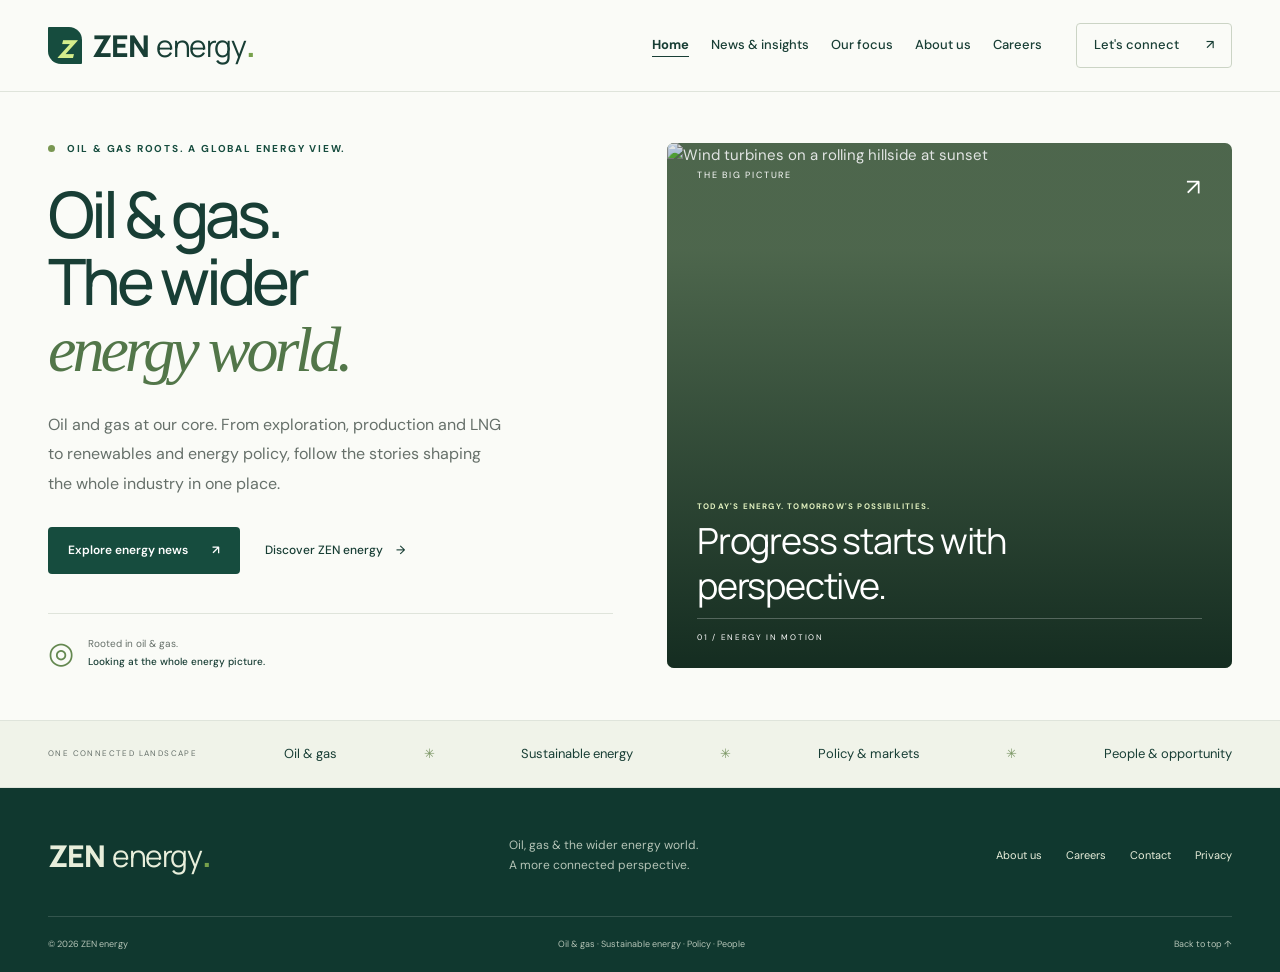
==== commit 66950abe: "Remove header banner and update founder portrait" ====
--- a/index.html
+++ b/index.html
@@ -9,7 +9,6 @@
 </head>
 <body>
 <a class="skip-link" href="#main">Skip to content</a>
-<div class="topline"><div class="container"><span>Independent perspective. Connected energy thinking.</span><span>THE ENERGY LANDSCAPE, EXPLAINED <span aria-hidden="true">↗</span></span></div></div>
 <header><div class="container navigation"><a class="brand" href="/" aria-label="ZEN energy home"><span class="brand-symbol" aria-hidden="true">z</span>ZEN <span class="brand-energy">energy</span><span class="brand-period">.</span></a><button class="menu-toggle" aria-controls="main-nav" aria-expanded="false">Menu <span aria-hidden="true">☰</span></button><nav id="main-nav" aria-label="Main navigation"><a href="/" aria-current="page">Home</a><a href="/news">News &amp; insights</a><a href="/focus">Our focus</a><a href="/about">About us</a><a href="/careers">Careers</a><a class="nav-contact" href="/contact">Let's connect <span aria-hidden="true">↗</span></a></nav></div></header>
 <main id="main">
 <section class="hero container"><div class="hero-copy"><p class="eyebrow"><span class="status-dot"></span> OIL &amp; GAS ROOTS. A GLOBAL ENERGY VIEW.</p><h1>Oil &amp; gas.<br>The wider<br><em>energy world.</em></h1><p class="hero-description">Oil and gas at our core. From exploration, production and LNG to renewables and energy policy, follow the stories shaping the whole industry in one place.</p><div class="actions"><a class="button" href="/news">Explore energy news <span aria-hidden="true">↗</span></a><a class="subtle-link" href="/about">Discover ZEN energy <span aria-hidden="true">→</span></a></div><div class="hero-footnote"><span class="small-orbit" aria-hidden="true">◎</span><span>Rooted in oil &amp; gas.<br><strong>Looking at the whole energy picture.</strong></span></div></div><div class="hero-image"><img src="https://images.unsplash.com/photo-1694551073674-f8809f1685f4?auto=format&fit=crop&w=1400&q=85" alt="Wind turbines on a rolling hillside at sunset" fetchpriority="high"><div class="image-top"><span>THE BIG PICTURE</span><span aria-hidden="true">↗</span></div><div class="image-caption"><span class="eyebrow">TODAY'S ENERGY. TOMORROW'S POSSIBILITIES.</span><p>Progress starts with<br>perspective.</p></div><span class="image-count">01 / ENERGY IN MOTION</span></div></section>
